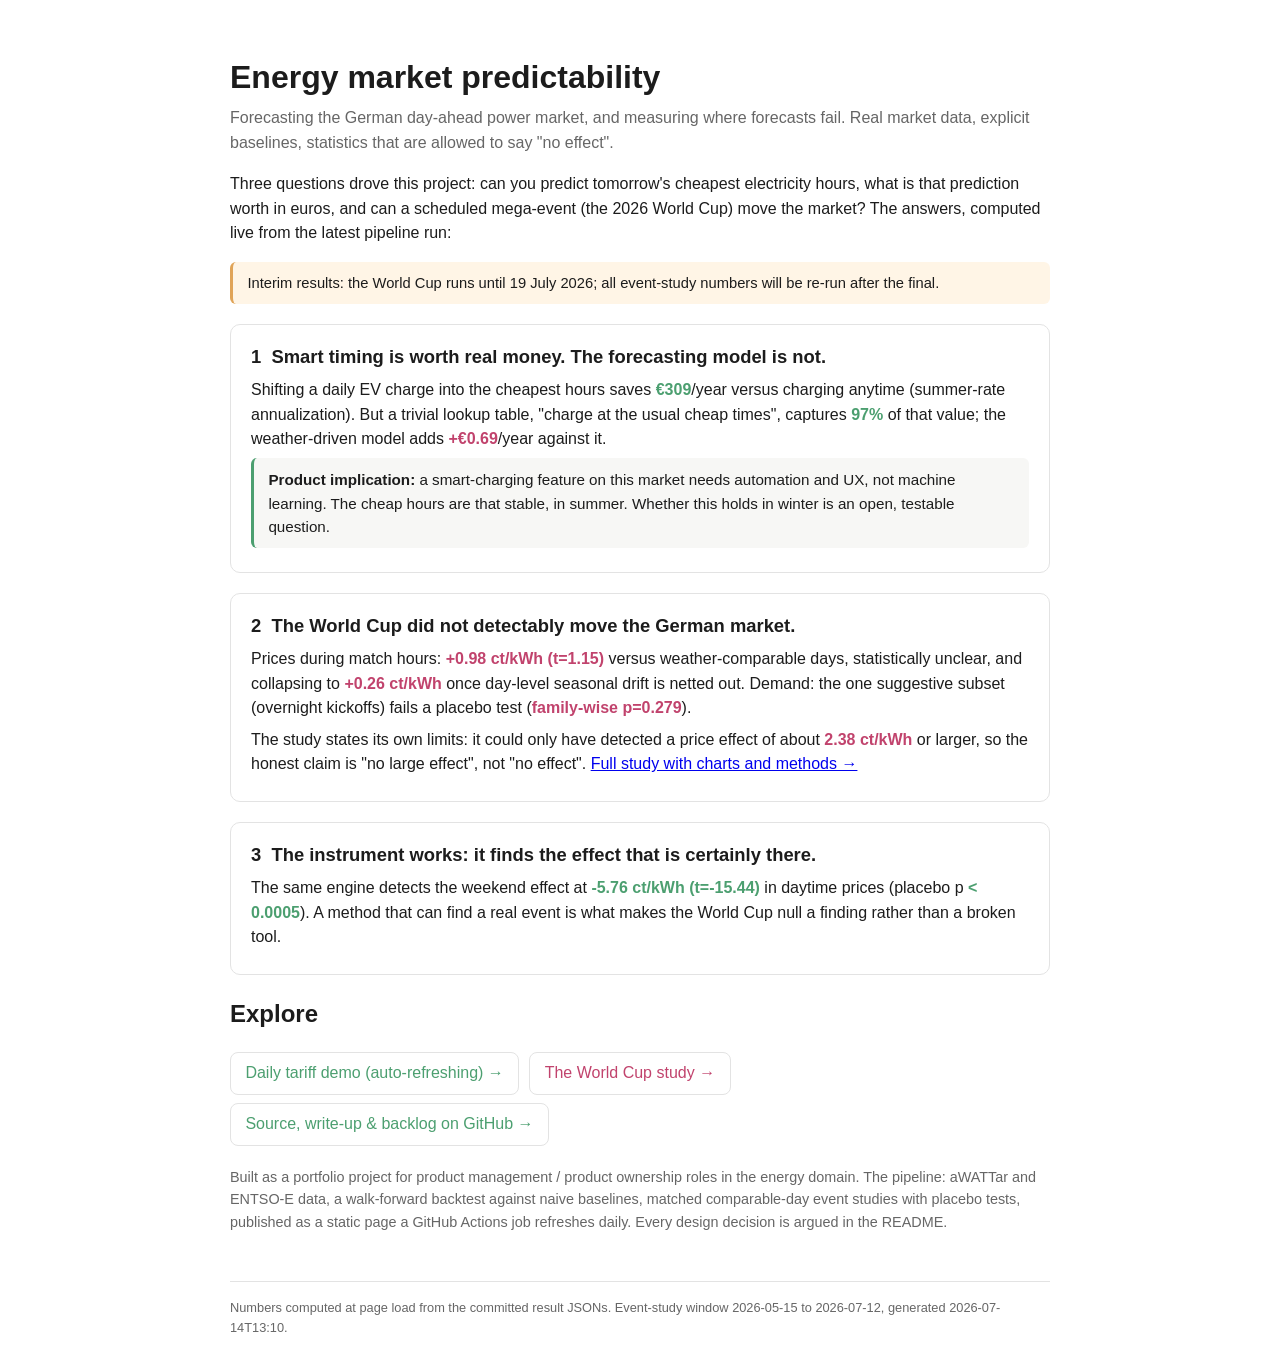
==== index.html @ 638ff1c2 "Initial commit." ====
<!DOCTYPE html>
<html lang="en">
<head>
  <meta charset="utf-8" />
  <meta name="viewport" content="width=device-width, initial-scale=1" />
  <title>Energy market predictability — findings at a glance</title>
  <!--
    The project one-pager: the summary a first-time visitor should land on.
    Every number on this page is computed live from the committed result
    JSONs (the same files the analyses write), so the page updates itself
    when the pipeline reruns. Only the verdict sentences are hand-written.
    The detail pages: tariff.html (the daily demo) and worldcup.html (the
    event study).
  -->
  <style>
    :root { --ink:#1c1c1c; --muted:#666; --line:#e3e3e3; --accent:#4c9f70; --alt:#c1436d; }
    * { box-sizing: border-box; }
    body { font-family:-apple-system,Segoe UI,Roboto,Helvetica,Arial,sans-serif;
      color:var(--ink); max-width:860px; margin:0 auto; padding:2rem 1.25rem; line-height:1.55; }
    h1 { margin-bottom:.2rem; }
    h2 { margin-bottom:.4rem; }
    .sub { color:var(--muted); margin-top:0; }
    .finding { border:1px solid var(--line); border-radius:10px; padding:1.1rem 1.25rem; margin:1.25rem 0; }
    .finding .verdict { font-size:1.15rem; font-weight:700; margin:0 0 .4rem; }
    .finding p { margin:.4rem 0; }
    .num { font-weight:700; color:var(--accent); }
    .num.alt { color:var(--alt); }
    .implication { background:#f7f7f5; border-left:3px solid var(--accent);
      padding:.6rem .9rem; border-radius:6px; font-size:.95rem; margin-top:.6rem; }
    .links a { display:inline-block; border:1px solid var(--line); border-radius:8px;
      padding:.5rem .9rem; margin:.25rem .35rem .25rem 0; text-decoration:none; color:var(--accent); }
    .links a.alt { color:var(--alt); }
    .status { background:#fff5e6; border-left:3px solid #e0a458; padding:.6rem .9rem;
      border-radius:6px; font-size:.92rem; }
    footer { color:var(--muted); font-size:.8rem; margin-top:3rem;
      border-top:1px solid var(--line); padding-top:1rem; }
    .muted { color:var(--muted); font-size:.9rem; }
  </style>
</head>
<body>
  <h1>Energy market predictability</h1>
  <p class="sub">Forecasting the German day-ahead power market, and measuring
     where forecasts fail. Real market data, explicit baselines, statistics
     that are allowed to say "no effect".</p>

  <p>Three questions drove this project: can you predict tomorrow's cheapest
     electricity hours, what is that prediction worth in euros, and can a
     scheduled mega-event (the 2026 World Cup) move the market? The answers,
     computed live from the latest pipeline run:</p>

  <p class="status" id="status">Interim results: the World Cup runs until
     19 July 2026; all event-study numbers will be re-run after the final.</p>

  <div class="finding" id="f1">
    <p class="verdict">1 &nbsp;Smart timing is worth real money. The forecasting model is not.</p>
    <p>Shifting a daily EV charge into the cheapest hours saves
       <span class="num" id="f1-timing">…</span>/year versus charging anytime
       (summer-rate annualization). But a trivial lookup table, "charge at the
       usual cheap times", captures <span class="num" id="f1-share">…</span> of
       that value; the weather-driven model adds
       <span class="num alt" id="f1-model">…</span>/year against it.</p>
    <p class="implication"><strong>Product implication:</strong> a smart-charging
       feature on this market needs automation and UX, not machine learning.
       The cheap hours are that stable, in summer. Whether this holds in winter
       is an open, testable question.</p>
  </div>

  <div class="finding" id="f2">
    <p class="verdict">2 &nbsp;<span id="f2-headline">The World Cup did not detectably move the German market.</span></p>
    <p>Prices during match hours: <span class="num alt" id="f2-price">…</span>
       versus weather-comparable days, statistically unclear, and collapsing to
       <span class="num alt" id="f2-did">…</span> once day-level seasonal drift
       is netted out. Demand: the one suggestive subset (overnight kickoffs)
       fails a placebo test (<span class="num alt" id="f2-perm">…</span>).</p>
    <p>The study states its own limits: it could only have detected a price
       effect of about <span class="num alt" id="f2-mde">…</span> or larger, so
       the honest claim is "no large effect", not "no effect".
       <a href="worldcup.html">Full study with charts and methods &rarr;</a></p>
  </div>

  <div class="finding" id="f3">
    <p class="verdict">3 &nbsp;The instrument works: it finds the effect that is certainly there.</p>
    <p>The same engine detects the weekend effect at
       <span class="num" id="f3-weekend">…</span> in daytime prices
       (placebo p <span class="num" id="f3-p">…</span>). A method that can find
       a real event is what makes the World Cup null a finding rather than a
       broken tool.</p>
  </div>

  <h2>Explore</h2>
  <p class="links">
    <a href="tariff.html">Daily tariff demo (auto-refreshing) &rarr;</a>
    <a class="alt" href="worldcup.html">The World Cup study &rarr;</a>
    <!-- TODO: replace your-github-username after creating the repository -->
    <a href="https://github.com/your-github-username/energy-market-predictability">
      Source, write-up &amp; backlog on GitHub &rarr;</a>
  </p>

  <p class="muted">Built as a portfolio project for product management /
     product ownership roles in the energy domain. The pipeline: aWATTar and
     ENTSO-E data, a walk-forward backtest against naive baselines, matched
     comparable-day event studies with placebo tests, published as a static
     page a GitHub Actions job refreshes daily. Every design decision is
     argued in the README.</p>

  <footer id="footer">Numbers on this page are read from the committed
     result JSONs at load time.</footer>

  <script>
    const get = url => fetch(url).then(r => { if (!r.ok) throw 0; return r.json(); });
    const set = (id, text) => { document.getElementById(id).textContent = text; };
    const eur = n => '€' + Math.round(Math.abs(n));
    const sign = n => (n > 0 ? '+' : n < 0 ? '−' : '±');

    // Finding 1: the forecast's money value
    get('forecast_value.json').then(v => {
      const c = v.annual_cost_eur, val = v.value;
      set('f1-timing', eur(val.smart_timing_vs_anytime_eur_yr));
      const share = (c.all_day - c.climatology) / (c.all_day - c.perfect);
      set('f1-share', Math.round(100 * share) + '%');
      const m = val.model_vs_best_naive_eur_yr;
      set('f1-model', (m >= 0 ? '+€' : '−€') + Math.abs(m).toFixed(2));
    }).catch(() => set('f1-timing', '(run the pipeline)'));

    // Finding 2: the World Cup studies
    Promise.all([
      get('wc_results.json'),
      get('wc_permutation_results.json').catch(() => null),
    ]).then(([wc, perm]) => {
      const e = wc.effect;
      set('f2-price', sign(e.mean_delta_ct_per_kwh) +
        Math.abs(e.mean_delta_ct_per_kwh).toFixed(2) + ' ct/kWh (t=' + e.t_stat + ')');
      if (wc.robustness_within_day) {
        const d = wc.robustness_within_day.mean_delta_ct;
        set('f2-did', sign(d) + Math.abs(d).toFixed(2) + ' ct/kWh');
      }
      if (e.mde_ct_80pct_power) set('f2-mde', e.mde_ct_80pct_power + ' ct/kWh');
      if (perm && perm.family_wise) set('f2-perm', 'family-wise p=' + perm.family_wise.p_value);
      // Let the data overrule the hand-written headline if a rerun changes it.
      const clear = Math.abs(e.t_stat || 0) >= 2 &&
                    perm && perm.family_wise && perm.family_wise.p_value < 0.05;
      if (clear) set('f2-headline',
        'The World Cup measurably moved the German market (see the full study).');
    }).catch(() => set('f2-price', '(run the pipeline)'));

    // Finding 3: the weekend positive control
    get('event_study_results.json').then(es => {
      const w = es.studies.find(s => s.name === 'weekend_vs_weekday');
      set('f3-weekend', w.mean_delta_ct.toFixed(2) + ' ct/kWh (t=' + w.t_stat + ')');
      set('f3-p', w.permutation_p_str || w.permutation_p);
    }).catch(() => set('f3-weekend', '(run the pipeline)'));

    // Footer freshness
    get('wc_results.json').then(wc => {
      document.getElementById('footer').textContent =
        'Numbers computed at page load from the committed result JSONs. ' +
        'Event-study window ' + wc.window.start + ' to ' + wc.window.end +
        ', generated ' + (wc.generated_at || 'unknown') + '.';
    }).catch(() => {});
  </script>
</body>
</html>
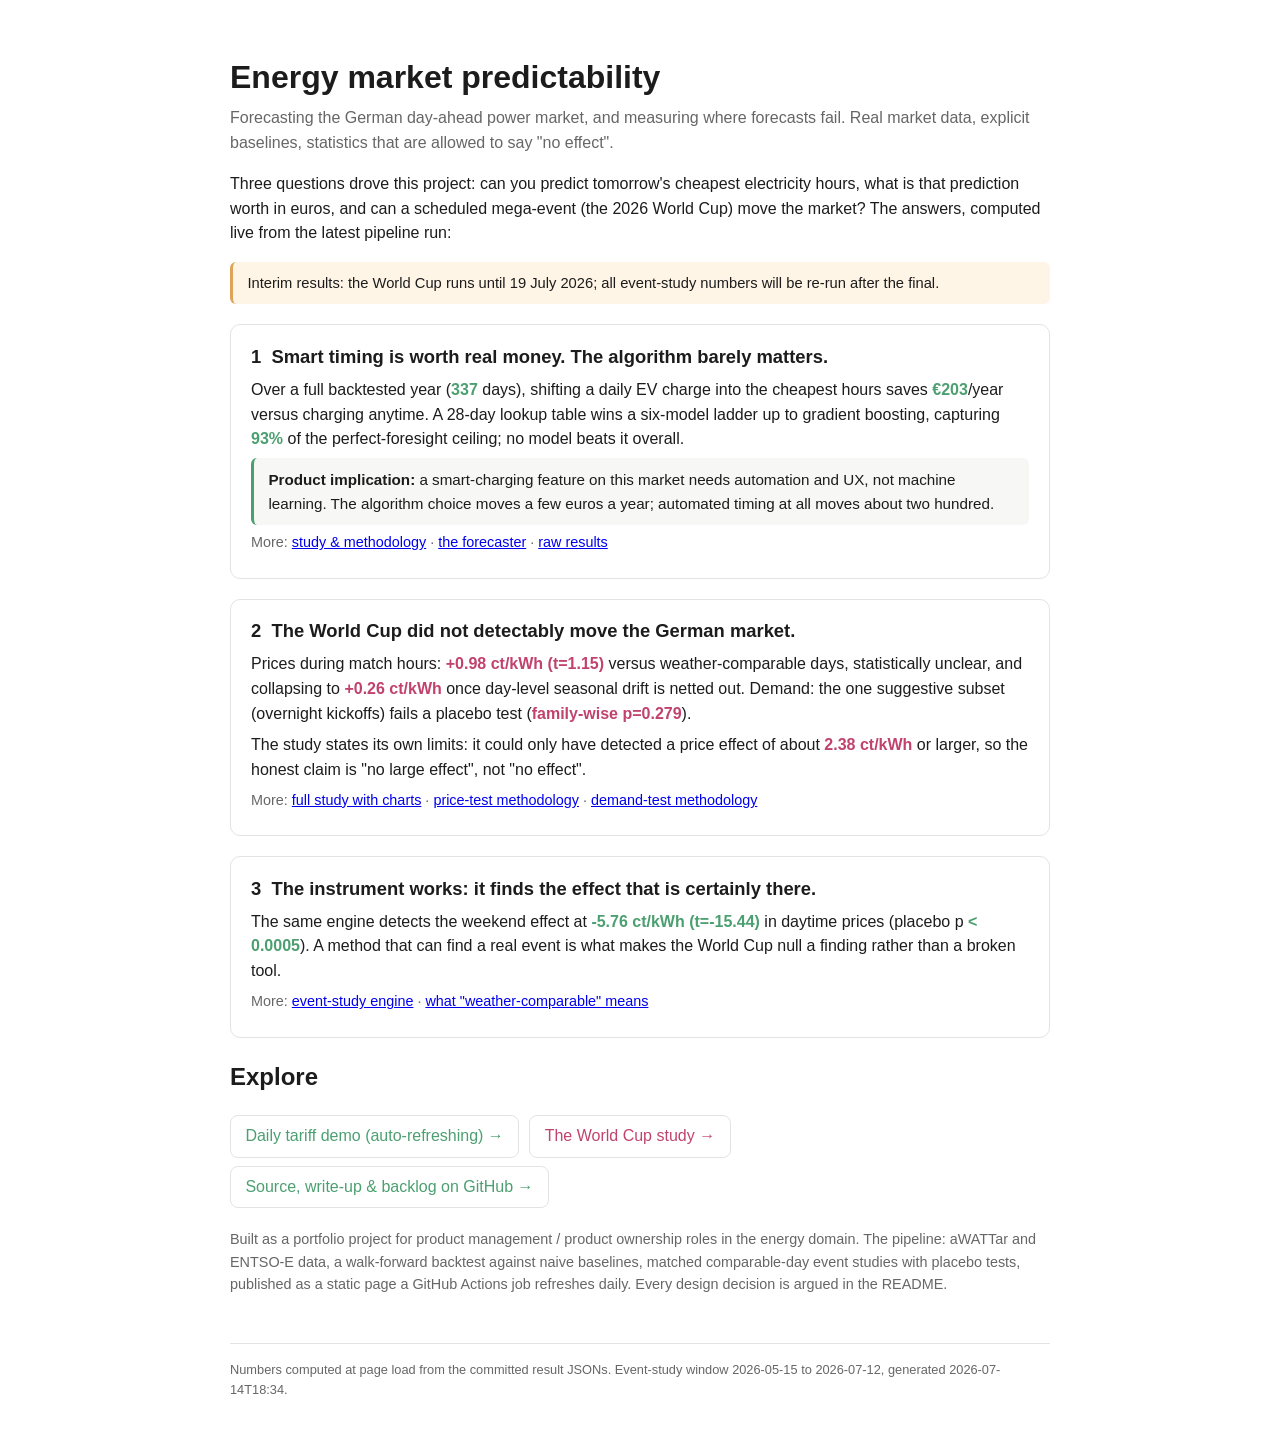
==== commit 0fc4e14e: "Full-year value-of-complexity study (M10), verdict-first pages, matching engine" ====
--- a/index.html
+++ b/index.html
@@ -52,17 +52,21 @@
      19 July 2026; all event-study numbers will be re-run after the final.</p>
 
   <div class="finding" id="f1">
-    <p class="verdict">1 &nbsp;Smart timing is worth real money. The forecasting model is not.</p>
-    <p>Shifting a daily EV charge into the cheapest hours saves
-       <span class="num" id="f1-timing">…</span>/year versus charging anytime
-       (summer-rate annualization). But a trivial lookup table, "charge at the
-       usual cheap times", captures <span class="num" id="f1-share">…</span> of
-       that value; the weather-driven model adds
-       <span class="num alt" id="f1-model">…</span>/year against it.</p>
+    <p class="verdict">1 &nbsp;Smart timing is worth real money. The algorithm barely matters.</p>
+    <p>Over a full backtested year (<span class="num" id="f1-days">…</span> days),
+       shifting a daily EV charge into the cheapest hours saves
+       <span class="num" id="f1-timing">…</span>/year versus charging anytime.
+       A 28-day lookup table wins a six-model ladder up to gradient boosting,
+       capturing <span class="num" id="f1-share">…</span> of the
+       perfect-foresight ceiling; no model beats it overall.</p>
     <p class="implication"><strong>Product implication:</strong> a smart-charging
        feature on this market needs automation and UX, not machine learning.
-       The cheap hours are that stable, in summer. Whether this holds in winter
-       is an open, testable question.</p>
+       The algorithm choice moves a few euros a year; automated timing at all
+       moves about two hundred.</p>
+    <p class="muted">More:
+       <a href="https://github.com/adrianogelato/energy-market-predictability#the-value-of-complexity-ladder-milestone-10">study &amp; methodology</a> ·
+       <a href="https://github.com/adrianogelato/energy-market-predictability#the-cheapest-hours-forecaster-milestone-5">the forecaster</a> ·
+       <a href="https://github.com/adrianogelato/energy-market-predictability/blob/main/forecast_ladder.json">raw results</a></p>
   </div>
 
   <div class="finding" id="f2">
@@ -74,8 +78,11 @@
        fails a placebo test (<span class="num alt" id="f2-perm">…</span>).</p>
     <p>The study states its own limits: it could only have detected a price
        effect of about <span class="num alt" id="f2-mde">…</span> or larger, so
-       the honest claim is "no large effect", not "no effect".
-       <a href="worldcup.html">Full study with charts and methods &rarr;</a></p>
+       the honest claim is "no large effect", not "no effect".</p>
+    <p class="muted">More:
+       <a href="worldcup.html">full study with charts</a> ·
+       <a href="https://github.com/adrianogelato/energy-market-predictability#the-world-cup-price-study-milestone-4">price-test methodology</a> ·
+       <a href="https://github.com/adrianogelato/energy-market-predictability#the-forecast-error-study-milestone-7">demand-test methodology</a></p>
   </div>
 
   <div class="finding" id="f3">
@@ -85,14 +92,16 @@
        (placebo p <span class="num" id="f3-p">…</span>). A method that can find
        a real event is what makes the World Cup null a finding rather than a
        broken tool.</p>
+    <p class="muted">More:
+       <a href="https://github.com/adrianogelato/energy-market-predictability#the-generic-event-study-milestone-9">event-study engine</a> ·
+       <a href="https://github.com/adrianogelato/energy-market-predictability#what-a-weather-comparable-day-means-matchingpy">what "weather-comparable" means</a></p>
   </div>
 
   <h2>Explore</h2>
   <p class="links">
     <a href="tariff.html">Daily tariff demo (auto-refreshing) &rarr;</a>
     <a class="alt" href="worldcup.html">The World Cup study &rarr;</a>
-    <!-- TODO: replace your-github-username after creating the repository -->
-    <a href="https://github.com/your-github-username/energy-market-predictability">
+    <a href="https://github.com/adrianogelato/energy-market-predictability">
       Source, write-up &amp; backlog on GitHub &rarr;</a>
   </p>
 
@@ -112,15 +121,23 @@
     const eur = n => '€' + Math.round(Math.abs(n));
     const sign = n => (n > 0 ? '+' : n < 0 ? '−' : '±');
 
-    // Finding 1: the forecast's money value
-    get('forecast_value.json').then(v => {
-      const c = v.annual_cost_eur, val = v.value;
-      set('f1-timing', eur(val.smart_timing_vs_anytime_eur_yr));
-      const share = (c.all_day - c.climatology) / (c.all_day - c.perfect);
+    // Finding 1: the full-year value-of-complexity ladder (milestone 10)
+    get('forecast_ladder.json').then(l => {
+      const o = l.overall, clim = o.rungs.climatology;
+      set('f1-days', o.n_days);
+      set('f1-timing', eur(clim.eur_yr_saved_vs_anytime));
+      const share = (o.all_day_cost - clim.avg_cost_ct) /
+                    (o.all_day_cost - o.perfect_cost);
       set('f1-share', Math.round(100 * share) + '%');
-      const m = val.model_vs_best_naive_eur_yr;
-      set('f1-model', (m >= 0 ? '+€' : '−€') + Math.abs(m).toFixed(2));
-    }).catch(() => set('f1-timing', '(run the pipeline)'));
+      // keep the hand-written claim honest if a rerun changes the winner
+      const best = l.ladder_order.reduce((a, b) =>
+        o.rungs[a].regret_ct <= o.rungs[b].regret_ct ? a : b);
+      if (best !== 'climatology' || l.mode !== 'full-year') {
+        set('f1-share', share > 0 ? Math.round(100 * share) + '%' : '…');
+        document.querySelector('#f1 .verdict').textContent =
+          '1  Smart timing is worth real money; see the ladder results for the model verdict.';
+      }
+    }).catch(() => set('f1-timing', '(run year_fetch.py + forecast_ladder.py)'));
 
     // Finding 2: the World Cup studies
     Promise.all([
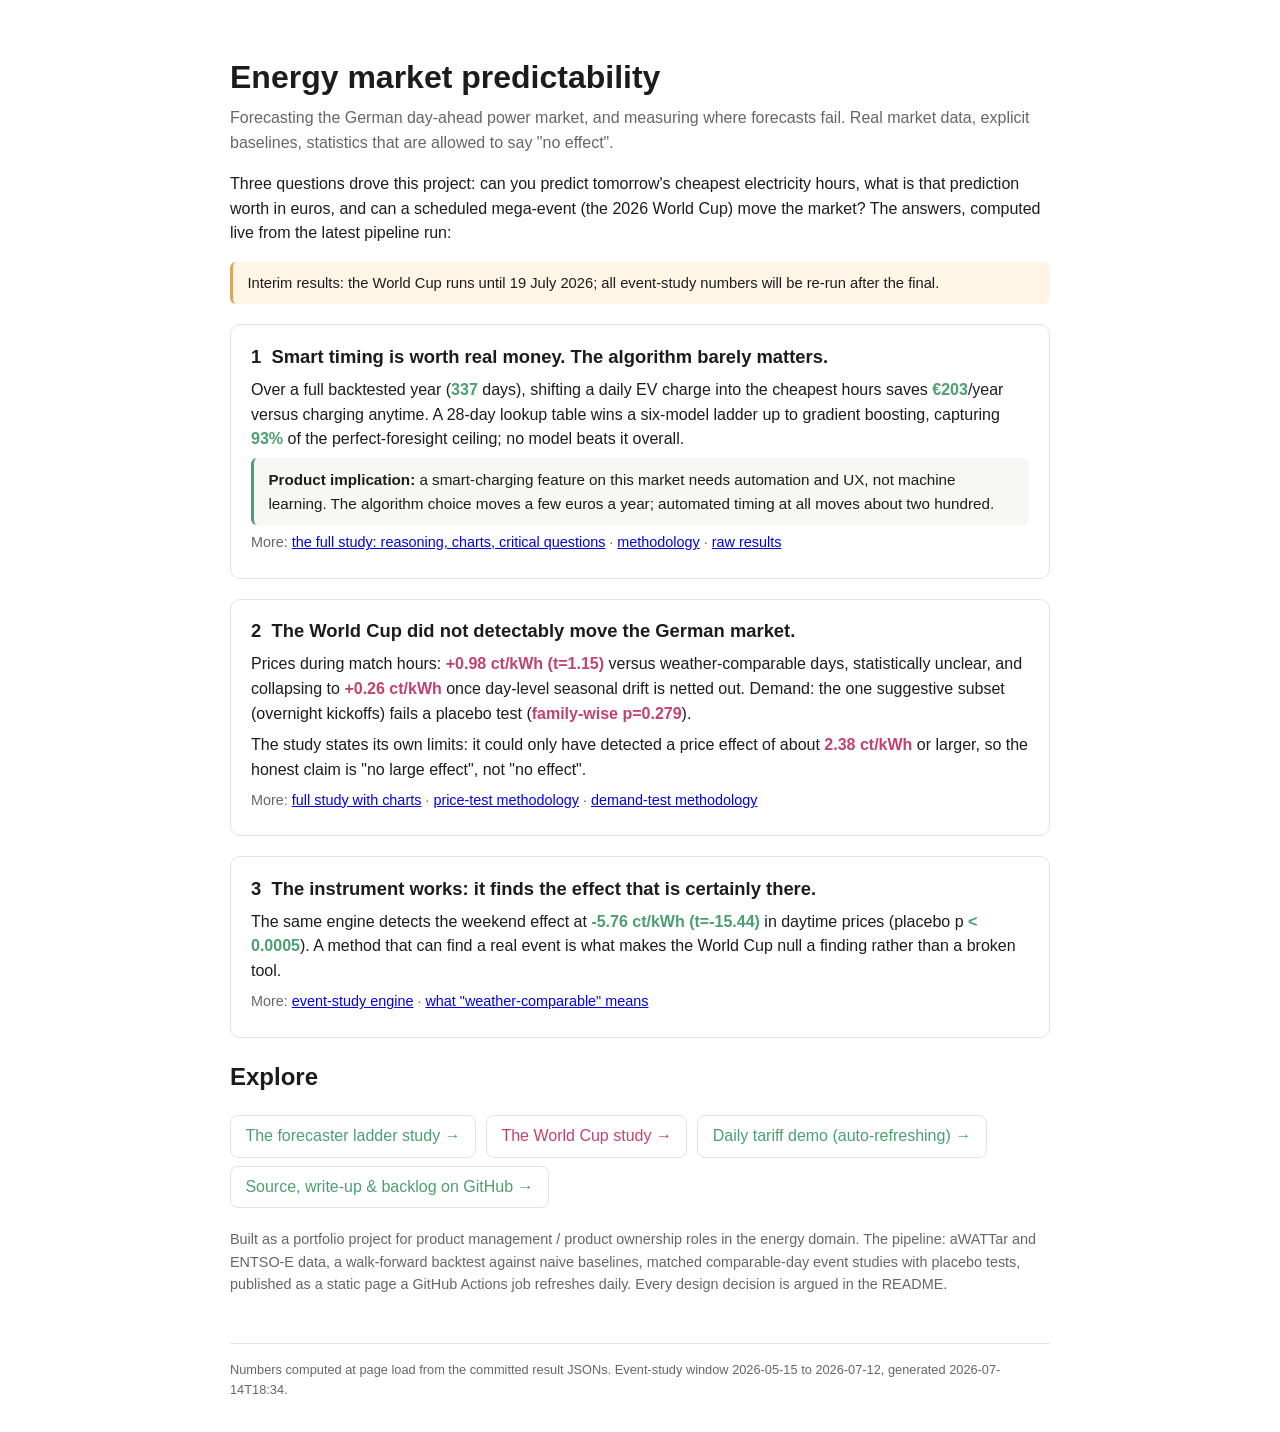
==== commit 1062626a: "ladder.html: published reasoning, diagnostics, Q&A as design decisions" ====
--- a/index.html
+++ b/index.html
@@ -64,9 +64,9 @@
        The algorithm choice moves a few euros a year; automated timing at all
        moves about two hundred.</p>
     <p class="muted">More:
-       <a href="https://github.com/adrianogelato/energy-market-predictability#the-value-of-complexity-ladder-milestone-10">study &amp; methodology</a> ·
-       <a href="https://github.com/adrianogelato/energy-market-predictability#the-cheapest-hours-forecaster-milestone-5">the forecaster</a> ·
-       <a href="https://github.com/adrianogelato/energy-market-predictability/blob/main/forecast_ladder.json">raw results</a></p>
+       <a href="ladder.html">the full study: reasoning, charts, critical questions</a> ·
+       <a href="https://github.com/adrianogelato/energy-market-predictability#the-value-of-complexity-ladder-milestone-10">methodology</a> ·
+       <a href="forecast_ladder.json">raw results</a></p>
   </div>
 
   <div class="finding" id="f2">
@@ -99,8 +99,9 @@
 
   <h2>Explore</h2>
   <p class="links">
+    <a href="ladder.html">The forecaster ladder study &rarr;</a>
+    <a class="alt" href="worldcup.html">The World Cup study &rarr;</a>
     <a href="tariff.html">Daily tariff demo (auto-refreshing) &rarr;</a>
-    <a class="alt" href="worldcup.html">The World Cup study &rarr;</a>
     <a href="https://github.com/adrianogelato/energy-market-predictability">
       Source, write-up &amp; backlog on GitHub &rarr;</a>
   </p>
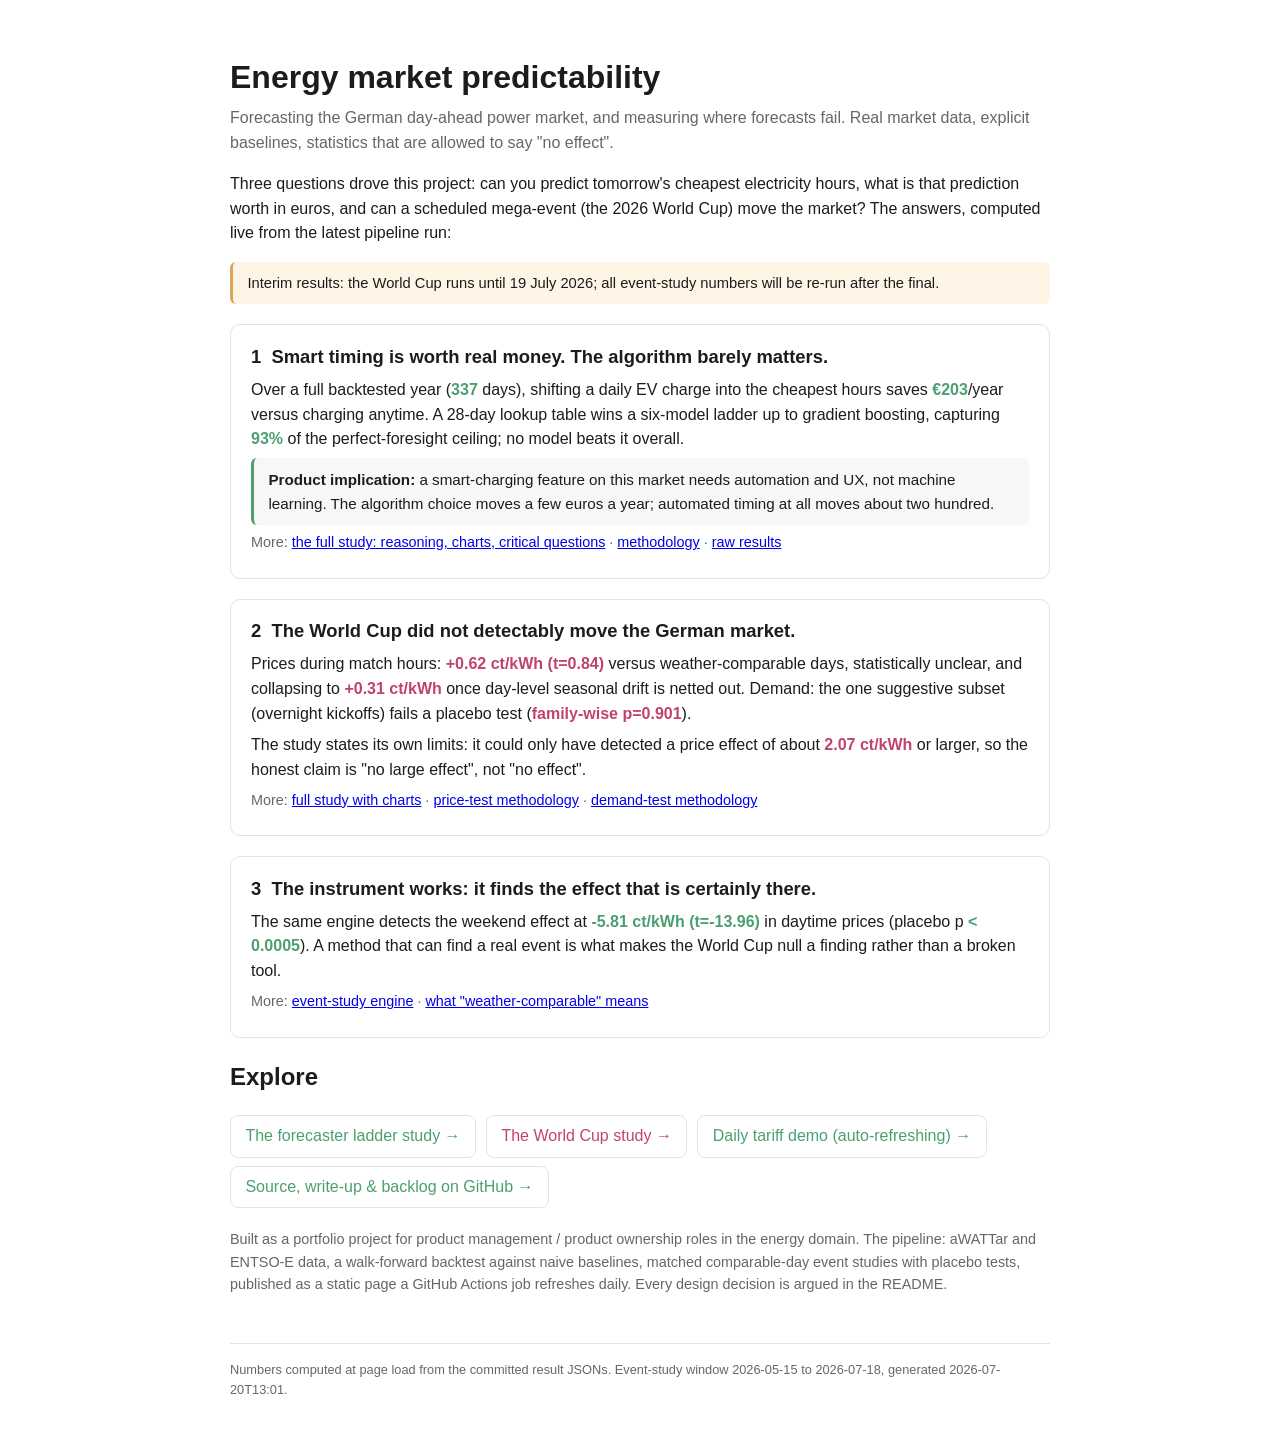
==== commit 91c381b0: "Update of ladder.html with further reasoning comments." ====
--- a/index.html
+++ b/index.html
@@ -168,12 +168,15 @@
       set('f3-p', w.permutation_p_str || w.permutation_p);
     }).catch(() => set('f3-weekend', '(run the pipeline)'));
 
-    // Footer freshness
+    // Footer freshness. Also: the tournament ended 19 July 2026, so once the
+    // event-study window reaches that date the interim notice hides itself.
     get('wc_results.json').then(wc => {
       document.getElementById('footer').textContent =
         'Numbers computed at page load from the committed result JSONs. ' +
         'Event-study window ' + wc.window.start + ' to ' + wc.window.end +
         ', generated ' + (wc.generated_at || 'unknown') + '.';
+      if (wc.window && wc.window.end >= '2026-07-19')
+        document.getElementById('status').style.display = 'none';
     }).catch(() => {});
   </script>
 </body>
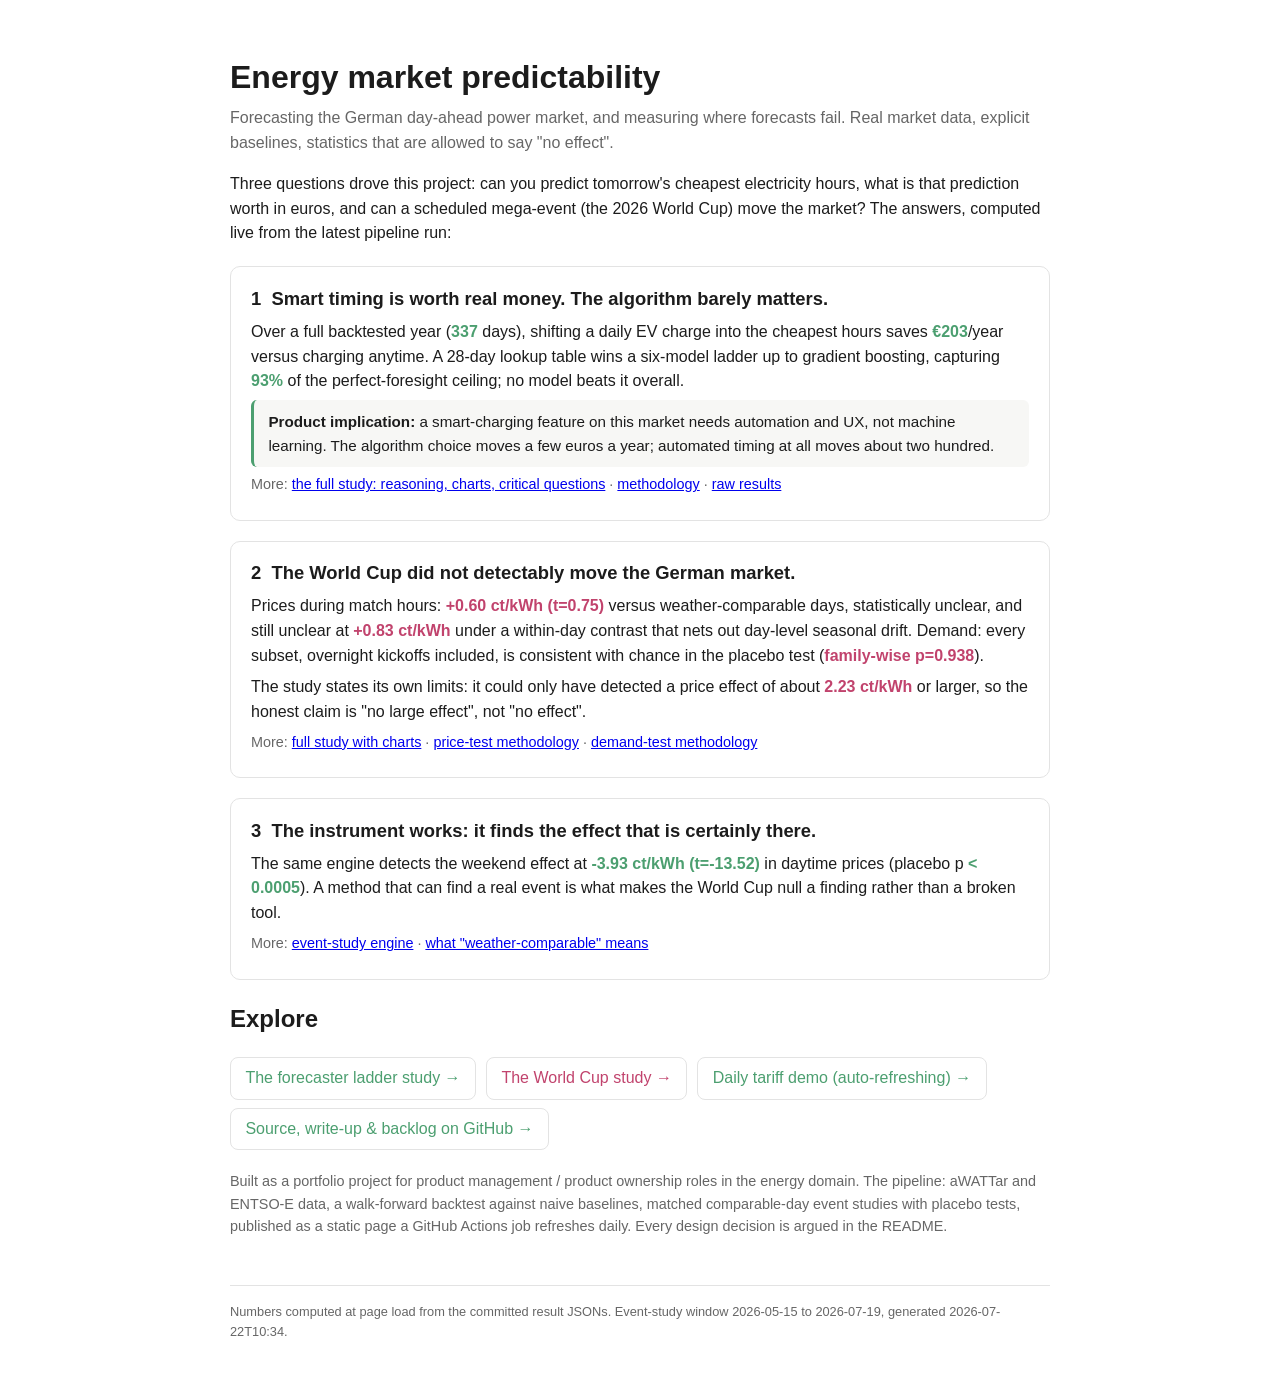
==== commit f2fa91fe: "Updated with latest world cup data. Increased event detection date range for comparible days." ====
--- a/index.html
+++ b/index.html
@@ -72,10 +72,11 @@
   <div class="finding" id="f2">
     <p class="verdict">2 &nbsp;<span id="f2-headline">The World Cup did not detectably move the German market.</span></p>
     <p>Prices during match hours: <span class="num alt" id="f2-price">…</span>
-       versus weather-comparable days, statistically unclear, and collapsing to
-       <span class="num alt" id="f2-did">…</span> once day-level seasonal drift
-       is netted out. Demand: the one suggestive subset (overnight kickoffs)
-       fails a placebo test (<span class="num alt" id="f2-perm">…</span>).</p>
+       versus weather-comparable days, statistically unclear, and still unclear
+       at <span class="num alt" id="f2-did">…</span> under a within-day
+       contrast that nets out day-level seasonal drift. Demand: every subset,
+       overnight kickoffs included, is consistent with chance in the placebo
+       test (<span class="num alt" id="f2-perm">…</span>).</p>
     <p>The study states its own limits: it could only have detected a price
        effect of about <span class="num alt" id="f2-mde">…</span> or larger, so
        the honest claim is "no large effect", not "no effect".</p>
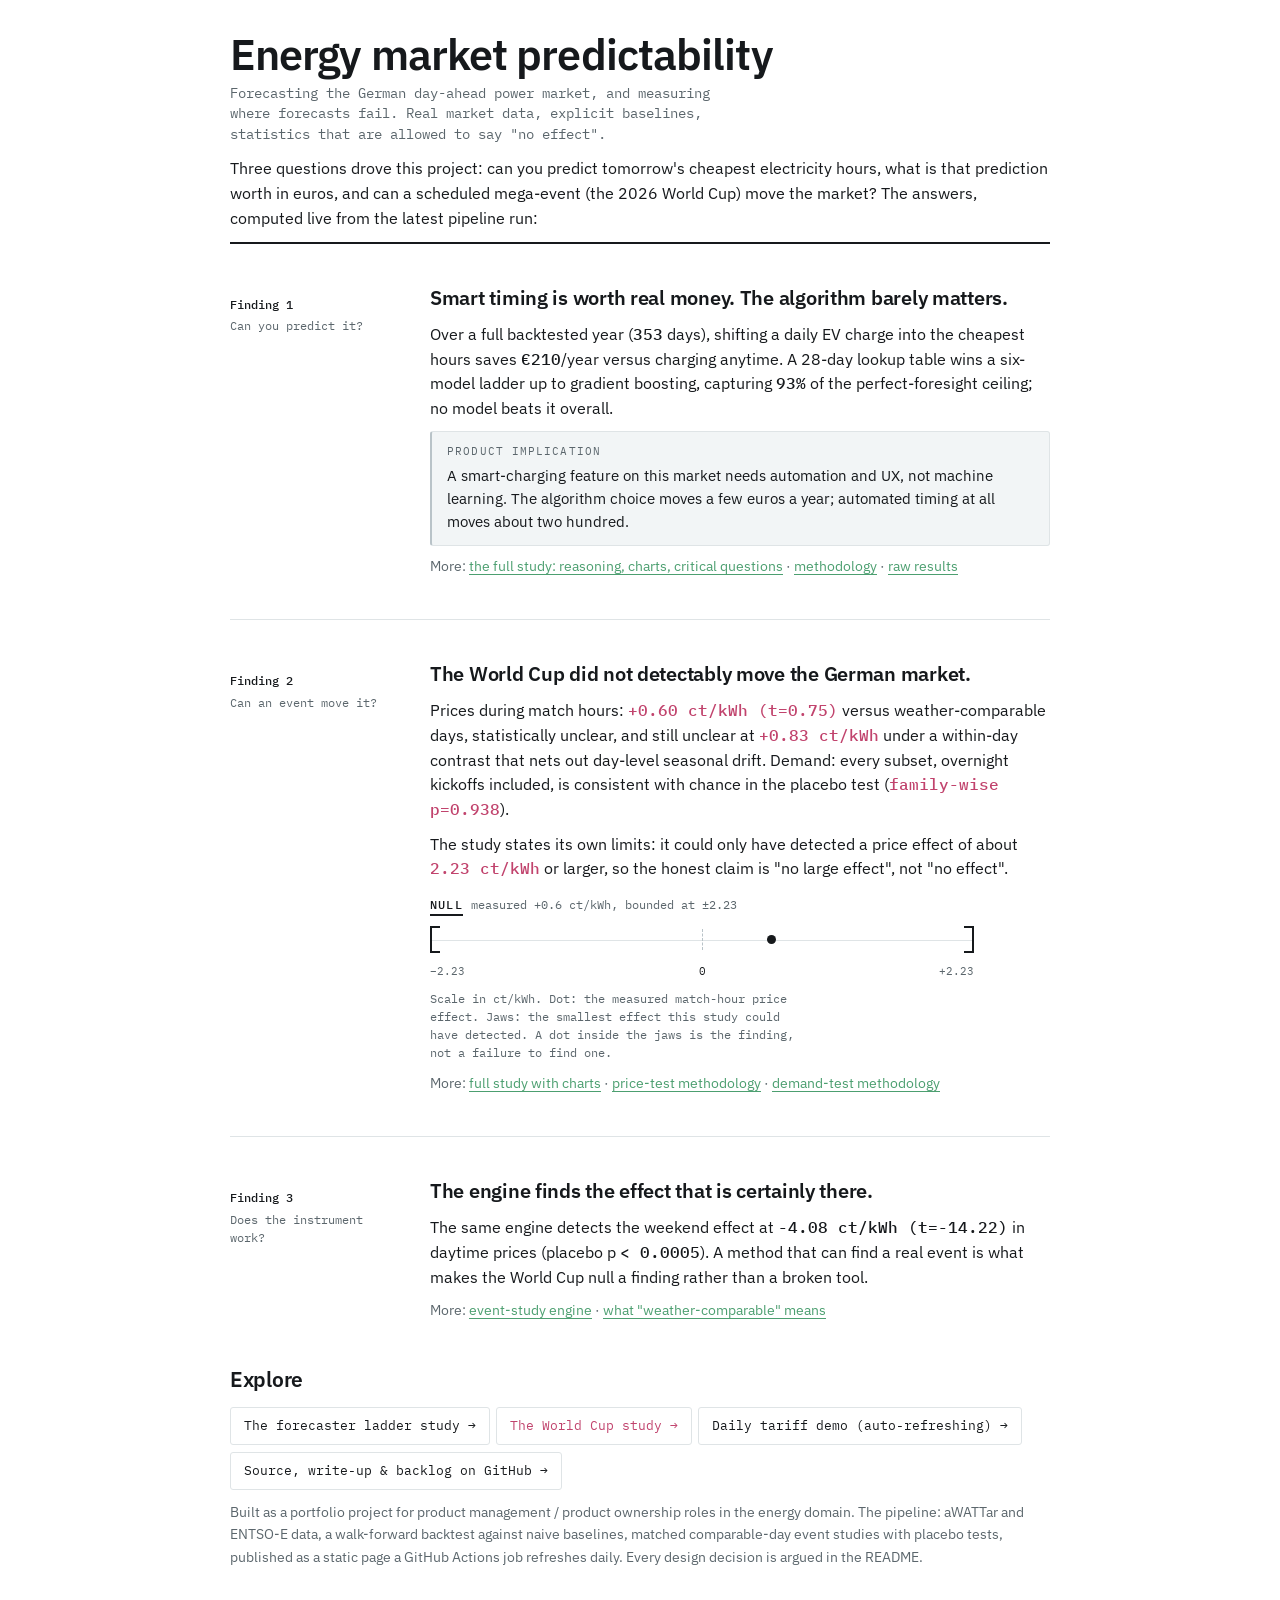
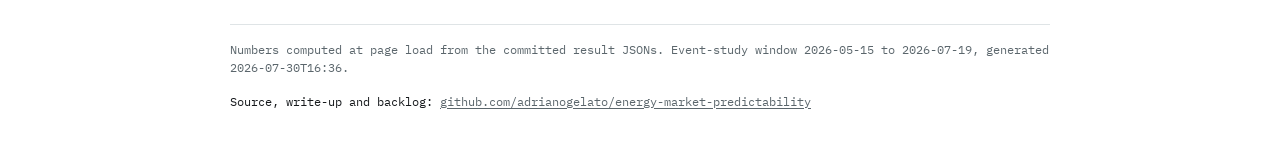
==== commit 187cea18: "Updated html styling. Added R9 analysis results." ====
--- a/index.html
+++ b/index.html
@@ -3,7 +3,7 @@
 <head>
   <meta charset="utf-8" />
   <meta name="viewport" content="width=device-width, initial-scale=1" />
-  <title>Energy market predictability — findings at a glance</title>
+  <title>Energy market predictability, findings at a glance</title>
   <!--
     The project one-pager: the summary a first-time visitor should land on.
     Every number on this page is computed live from the committed result
@@ -12,30 +12,8 @@
     The detail pages: tariff.html (the daily demo) and worldcup.html (the
     event study).
   -->
-  <style>
-    :root { --ink:#1c1c1c; --muted:#666; --line:#e3e3e3; --accent:#4c9f70; --alt:#c1436d; }
-    * { box-sizing: border-box; }
-    body { font-family:-apple-system,Segoe UI,Roboto,Helvetica,Arial,sans-serif;
-      color:var(--ink); max-width:860px; margin:0 auto; padding:2rem 1.25rem; line-height:1.55; }
-    h1 { margin-bottom:.2rem; }
-    h2 { margin-bottom:.4rem; }
-    .sub { color:var(--muted); margin-top:0; }
-    .finding { border:1px solid var(--line); border-radius:10px; padding:1.1rem 1.25rem; margin:1.25rem 0; }
-    .finding .verdict { font-size:1.15rem; font-weight:700; margin:0 0 .4rem; }
-    .finding p { margin:.4rem 0; }
-    .num { font-weight:700; color:var(--accent); }
-    .num.alt { color:var(--alt); }
-    .implication { background:#f7f7f5; border-left:3px solid var(--accent);
-      padding:.6rem .9rem; border-radius:6px; font-size:.95rem; margin-top:.6rem; }
-    .links a { display:inline-block; border:1px solid var(--line); border-radius:8px;
-      padding:.5rem .9rem; margin:.25rem .35rem .25rem 0; text-decoration:none; color:var(--accent); }
-    .links a.alt { color:var(--alt); }
-    .status { background:#fff5e6; border-left:3px solid #e0a458; padding:.6rem .9rem;
-      border-radius:6px; font-size:.92rem; }
-    footer { color:var(--muted); font-size:.8rem; margin-top:3rem;
-      border-top:1px solid var(--line); padding-top:1rem; }
-    .muted { color:var(--muted); font-size:.9rem; }
-  </style>
+  <link rel="stylesheet" href="site.css" />
+  <script src="bound.js" defer></script>
 </head>
 <body>
   <h1>Energy market predictability</h1>
@@ -52,50 +30,64 @@
      19 July 2026; all event-study numbers will be re-run after the final.</p>
 
   <div class="finding" id="f1">
-    <p class="verdict">1 &nbsp;Smart timing is worth real money. The algorithm barely matters.</p>
-    <p>Over a full backtested year (<span class="num" id="f1-days">…</span> days),
-       shifting a daily EV charge into the cheapest hours saves
-       <span class="num" id="f1-timing">…</span>/year versus charging anytime.
-       A 28-day lookup table wins a six-model ladder up to gradient boosting,
-       capturing <span class="num" id="f1-share">…</span> of the
-       perfect-foresight ceiling; no model beats it overall.</p>
-    <p class="implication"><strong>Product implication:</strong> a smart-charging
-       feature on this market needs automation and UX, not machine learning.
-       The algorithm choice moves a few euros a year; automated timing at all
-       moves about two hundred.</p>
-    <p class="muted">More:
-       <a href="ladder.html">the full study: reasoning, charts, critical questions</a> ·
-       <a href="https://github.com/adrianogelato/energy-market-predictability#the-value-of-complexity-ladder-milestone-10">methodology</a> ·
-       <a href="forecast_ladder.json">raw results</a></p>
+    <p class="finding__eyebrow"><strong>Finding 1</strong>Can you predict it?</p>
+    <div class="finding__body">
+      <p class="verdict"><span id="f1-headline">Smart timing is worth real money.
+         The algorithm barely matters.</span></p>
+      <p>Over a full backtested year (<span class="num" id="f1-days">…</span> days),
+         shifting a daily EV charge into the cheapest hours saves
+         <span class="num" id="f1-timing">…</span>/year versus charging anytime.
+         A 28-day lookup table wins a six-model ladder up to gradient boosting,
+         capturing <span class="num" id="f1-share">…</span> of the
+         perfect-foresight ceiling; no model beats it overall.</p>
+      <p class="implication" data-label="Product implication">A smart-charging
+         feature on this market needs automation and UX, not machine learning.
+         The algorithm choice moves a few euros a year; automated timing at all
+         moves about two hundred.</p>
+      <p class="muted">More:
+         <a href="ladder.html">the full study: reasoning, charts, critical questions</a> ·
+         <a href="https://github.com/adrianogelato/energy-market-predictability#the-value-of-complexity-ladder-milestone-10">methodology</a> ·
+         <a href="forecast_ladder.json">raw results</a></p>
+    </div>
   </div>
 
   <div class="finding" id="f2">
-    <p class="verdict">2 &nbsp;<span id="f2-headline">The World Cup did not detectably move the German market.</span></p>
-    <p>Prices during match hours: <span class="num alt" id="f2-price">…</span>
-       versus weather-comparable days, statistically unclear, and still unclear
-       at <span class="num alt" id="f2-did">…</span> under a within-day
-       contrast that nets out day-level seasonal drift. Demand: every subset,
-       overnight kickoffs included, is consistent with chance in the placebo
-       test (<span class="num alt" id="f2-perm">…</span>).</p>
-    <p>The study states its own limits: it could only have detected a price
-       effect of about <span class="num alt" id="f2-mde">…</span> or larger, so
-       the honest claim is "no large effect", not "no effect".</p>
-    <p class="muted">More:
-       <a href="worldcup.html">full study with charts</a> ·
-       <a href="https://github.com/adrianogelato/energy-market-predictability#the-world-cup-price-study-milestone-4">price-test methodology</a> ·
-       <a href="https://github.com/adrianogelato/energy-market-predictability#the-forecast-error-study-milestone-7">demand-test methodology</a></p>
+    <p class="finding__eyebrow"><strong>Finding 2</strong>Can an event move it?</p>
+    <div class="finding__body">
+      <p class="verdict"><span id="f2-headline">The World Cup did not detectably
+         move the German market.</span></p>
+      <p>Prices during match hours: <span class="num alt" id="f2-price">…</span>
+         versus weather-comparable days, statistically unclear, and still unclear
+         at <span class="num alt" id="f2-did">…</span> under a within-day
+         contrast that nets out day-level seasonal drift. Demand: every subset,
+         overnight kickoffs included, is consistent with chance in the placebo
+         test (<span class="num alt" id="f2-perm">…</span>).</p>
+      <p>The study states its own limits: it could only have detected a price
+         effect of about <span class="num alt" id="f2-mde">…</span> or larger, so
+         the honest claim is "no large effect", not "no effect".</p>
+
+      <!-- The bound bar; filled by drawBound() in bound.js from wc_results.json. -->
+      <div class="bound" id="f2-bound" hidden></div>
+      <p class="muted">More:
+         <a href="worldcup.html">full study with charts</a> ·
+         <a href="https://github.com/adrianogelato/energy-market-predictability#the-world-cup-price-study-milestone-4">price-test methodology</a> ·
+         <a href="https://github.com/adrianogelato/energy-market-predictability#the-forecast-error-study-milestone-7">demand-test methodology</a></p>
+    </div>
   </div>
 
   <div class="finding" id="f3">
-    <p class="verdict">3 &nbsp;The instrument works: it finds the effect that is certainly there.</p>
-    <p>The same engine detects the weekend effect at
-       <span class="num" id="f3-weekend">…</span> in daytime prices
-       (placebo p <span class="num" id="f3-p">…</span>). A method that can find
-       a real event is what makes the World Cup null a finding rather than a
-       broken tool.</p>
-    <p class="muted">More:
-       <a href="https://github.com/adrianogelato/energy-market-predictability#the-generic-event-study-milestone-9">event-study engine</a> ·
-       <a href="https://github.com/adrianogelato/energy-market-predictability#what-a-weather-comparable-day-means-matchingpy">what "weather-comparable" means</a></p>
+    <p class="finding__eyebrow"><strong>Finding 3</strong>Does the instrument work?</p>
+    <div class="finding__body">
+      <p class="verdict">The engine finds the effect that is certainly there.</p>
+      <p>The same engine detects the weekend effect at
+         <span class="num" id="f3-weekend">…</span> in daytime prices
+         (placebo p <span class="num" id="f3-p">…</span>). A method that can find
+         a real event is what makes the World Cup null a finding rather than a
+         broken tool.</p>
+      <p class="muted">More:
+         <a href="https://github.com/adrianogelato/energy-market-predictability#the-generic-event-study-milestone-9">event-study engine</a> ·
+         <a href="https://github.com/adrianogelato/energy-market-predictability#what-a-weather-comparable-day-means-matchingpy">what "weather-comparable" means</a></p>
+    </div>
   </div>
 
   <h2>Explore</h2>
@@ -116,6 +108,9 @@
 
   <footer id="footer">Numbers on this page are read from the committed
      result JSONs at load time.</footer>
+  <!-- Static sibling of <footer>, not a child: the pages set
+       footer.textContent from JS, which would wipe any child. -->
+  <p class="repo">Source, write-up and backlog: <a href="https://github.com/adrianogelato/energy-market-predictability">github.com/adrianogelato/energy-market-predictability</a></p>
 
   <script>
     const get = url => fetch(url).then(r => { if (!r.ok) throw 0; return r.json(); });
@@ -136,8 +131,8 @@
         o.rungs[a].regret_ct <= o.rungs[b].regret_ct ? a : b);
       if (best !== 'climatology' || l.mode !== 'full-year') {
         set('f1-share', share > 0 ? Math.round(100 * share) + '%' : '…');
-        document.querySelector('#f1 .verdict').textContent =
-          '1  Smart timing is worth real money; see the ladder results for the model verdict.';
+        set('f1-headline',
+          'Smart timing is worth real money; see the ladder results for the model verdict.');
       }
     }).catch(() => set('f1-timing', '(run year_fetch.py + forecast_ladder.py)'));
 
@@ -153,7 +148,17 @@
         const d = wc.robustness_within_day.mean_delta_ct;
         set('f2-did', sign(d) + Math.abs(d).toFixed(2) + ' ct/kWh');
       }
-      if (e.mde_ct_80pct_power) set('f2-mde', e.mde_ct_80pct_power + ' ct/kWh');
+      if (e.mde_ct_80pct_power) {
+        set('f2-mde', e.mde_ct_80pct_power + ' ct/kWh');
+        drawBound('f2-bound', {
+          effect: e.mean_delta_ct_per_kwh,
+          bound: e.mde_ct_80pct_power,
+          unit: 'ct/kWh',
+          caption: 'Scale in ct/kWh. Dot: the measured match-hour price ' +
+            'effect. Jaws: the smallest effect this study could have detected. ' +
+            'A dot inside the jaws is the finding, not a failure to find one.',
+        });
+      }
       if (perm && perm.family_wise) set('f2-perm', 'family-wise p=' + perm.family_wise.p_value);
       // Let the data overrule the hand-written headline if a rerun changes it.
       const clear = Math.abs(e.t_stat || 0) >= 2 &&
--- a/site.css
+++ b/site.css
@@ -0,0 +1,512 @@
+@import url('https://fonts.googleapis.com/css2?family=IBM+Plex+Sans:wght@400;500;600&family=IBM+Plex+Mono:wght@400;500&display=swap');
+
+/* ==========================================================================
+   Shared site styles. Previously each page carried its own near-identical
+   copy of these tokens and components, so they drifted; this file is the one
+   definition. Pages keep an inline <style> only for their own DATA colours.
+
+   Design direction: "bounded null". This project's product is honest nulls
+   with a stated minimum detectable effect, so the page is built around a
+   measurement device (.bound, below) rather than around big numbers. The
+   chrome is deliberately monochrome and only spends colour when a result
+   actually clears its bound. A null is not dressed up to look like a finding.
+
+   Data colours (--ctrl green, --alt pink, --imb orange, --warn amber,
+   --cool blue) are unchanged from before on purpose: analysis.py,
+   wc_intraday.py, intraday_analysis.py, wc_permutation.py and
+   forecast_ladder.py all draw figures in these exact hues, and CLAUDE.md
+   requires one palette across pages and figures.
+   ========================================================================== */
+
+:root {
+  /* chrome: cool graphite on white, instrument-like, no warm cream */
+  --ink:      #16191c;
+  --paper:    #ffffff;
+  --panel:    #f2f5f6;
+  --line:     #dfe4e6;
+  --rule:     #b9c3c8;
+  --muted:    #5b666c;
+
+  /* data: shared with the matplotlib figures, do not repoint casually */
+  --ctrl:     #4c9f70;
+  --alt:      #c1436d;
+  --imb:      #d6633c;
+  --warn:     #e0a458;
+  --cool:     #4c72b0;
+
+  /* page accent, consumed by page-nav.css; pages may override */
+  --accent:   #4c9f70;
+
+  --sans: 'IBM Plex Sans', -apple-system, Segoe UI, Roboto, Helvetica, Arial, sans-serif;
+  --mono: 'IBM Plex Mono', ui-monospace, SFMono-Regular, Menlo, Consolas, monospace;
+
+  --measure: 860px;
+}
+
+* { box-sizing: border-box; }
+
+body {
+  font-family: var(--sans);
+  color: var(--ink);
+  background: var(--paper);
+  max-width: var(--measure);
+  margin: 0 auto;
+  padding: 2rem 1.25rem;
+  line-height: 1.55;
+  font-size: 1rem;
+  -webkit-font-smoothing: antialiased;
+}
+
+/* --- type scale -------------------------------------------------------- */
+
+h1 {
+  font-size: clamp(1.9rem, 1.3rem + 2.4vw, 2.7rem);
+  line-height: 1.06;
+  font-weight: 600;
+  letter-spacing: -0.021em;
+  margin: 0 0 .3rem;
+  text-wrap: balance;
+}
+h2 {
+  font-size: 1.32rem;
+  font-weight: 600;
+  letter-spacing: -0.012em;
+  margin: 0 0 .45rem;
+}
+h3 {
+  font-size: 1.06rem;
+  font-weight: 600;
+  letter-spacing: -0.008em;
+  margin: 1.6rem 0 .4rem;
+}
+p { margin: .7rem 0; }
+
+/* The standfirst under an h1. Mono, because on this site mono marks
+   machine-derived or measured text and the standfirst states the measurement. */
+.sub {
+  font-family: var(--mono);
+  font-size: .87rem;
+  line-height: 1.5;
+  color: var(--muted);
+  margin-top: 0;
+  max-width: 62ch;
+}
+
+.muted { color: var(--muted); font-size: .9rem; }
+
+/* Every number on this site is mono, so figures line up in tables and cards
+   and so a reader can tell measured values from prose at a glance. */
+.num, .card .n, .bound__scale, td, th, code, .hint, figcaption, footer, #toc {
+  font-family: var(--mono);
+  font-variant-numeric: tabular-nums;
+}
+.num { font-weight: 500; color: var(--ink); }
+.num.alt { color: var(--alt); }
+.accent { color: var(--ctrl); }
+
+a { color: var(--ctrl); text-decoration-thickness: 1px; text-underline-offset: .18em; }
+a:hover { text-decoration-thickness: 2px; }
+
+/* Accessibility floor: the pages had no visible focus style at all. */
+:focus-visible {
+  outline: 2px solid var(--ink);
+  outline-offset: 2px;
+  border-radius: 2px;
+}
+
+/* --- layout ------------------------------------------------------------ */
+
+section { margin: 2.5rem 0; }
+canvas { max-width: 100%; }
+figure { margin: 0; }
+figcaption {
+  color: var(--muted);
+  font-size: .78rem;
+  line-height: 1.5;
+  margin-top: .55rem;
+  padding-left: .8rem;
+  border-left: 1px solid var(--line);
+}
+.hint { color: var(--muted); font-size: .76rem; margin: .3rem 0 0; }
+
+.row { display: flex; gap: 1rem; flex-wrap: wrap; }
+.row > div { flex: 1 1 380px; }
+
+/* --- cards ------------------------------------------------------------- */
+
+.cards { display: flex; flex-wrap: wrap; gap: .6rem; margin: 1.5rem 0; }
+.card {
+  flex: 1 1 170px;
+  border: 1px solid var(--line);
+  border-radius: 3px;
+  padding: .85rem .9rem;
+  background: var(--paper);
+}
+.card .n {
+  font-size: 1.3rem;
+  font-weight: 500;
+  line-height: 1.15;
+  letter-spacing: -0.015em;
+  display: block;
+}
+.card .l {
+  color: var(--muted);
+  font-size: .78rem;
+  line-height: 1.4;
+  margin-top: .3rem;
+  display: block;
+}
+
+/* --- the three text blocks -------------------------------------------- */
+/* One form per job, so a reader can tell what kind of statement they are
+   reading from its shape alone. These are the only three, and they never swap
+   jobs:
+
+   .summary    sits directly under a heading. The section's takeaway and the
+               argument about the data. Solid ink rule, body size or larger.
+   figcaption  sits directly under a figure. Describes that figure only: what
+               is plotted, axes and units, source, date range, sample caveats.
+               It does NOT argue, that is the summary's job.
+   .note       a grey panel. Caveats, limits, interim-data warnings and method
+               asides. Carries a data-label eyebrow naming which of those it is.
+
+   Position reinforces form: summaries follow headings, captions follow
+   figures, notes stand alone. */
+
+.summary {
+  border-left: 2px solid var(--ink);
+  padding-left: .9rem;
+  margin: .8rem 0 1.4rem;
+  font-size: 1.02rem;
+  line-height: 1.5;
+  max-width: 66ch;
+}
+.summary p { margin: .5rem 0; }
+.summary p:first-child { margin-top: 0; }
+.summary p:last-child { margin-bottom: 0; }
+/* A JSON-fed paragraph leaves no gap before its data arrives. */
+.summary p:empty { display: none; }
+/* A summary whose text is written by JS from a result JSON. Same form; the
+   marker only exists so the pages can find it. */
+.summary:empty { display: none; }
+
+/* --- notes and callouts ------------------------------------------------ */
+
+.note, .implication, .status {
+  background: var(--panel);
+  border: 1px solid var(--line);
+  border-left: 2px solid var(--rule);
+  border-radius: 3px;
+  padding: .7rem .95rem;
+  font-size: .9rem;
+  color: var(--ink);
+}
+.implication { font-size: .92rem; margin-top: .6rem; }
+
+/* Eyebrow naming what kind of note this is ("Limitation", "Interim data",
+   "Product implication"). Notes vary in job more than the other two blocks
+   do, which is why labelling earns its place here and nowhere else. */
+.note[data-label]::before, .implication[data-label]::before,
+.status[data-label]::before {
+  content: attr(data-label);
+  display: block;
+  font-family: var(--mono);
+  font-size: .68rem;
+  text-transform: uppercase;
+  letter-spacing: .1em;
+  color: var(--muted);
+  margin-bottom: .35rem;
+}
+.warn, .status {
+  background: #fdf6ea;
+  border-color: #f0e0c4;
+  border-left-color: var(--warn);
+}
+
+code {
+  background: var(--panel);
+  border: 1px solid var(--line);
+  border-radius: 2px;
+  padding: 0 .22rem;
+  font-size: .86em;
+}
+
+/* --- verdict box ------------------------------------------------------- */
+/* Squared off and hairline-ruled rather than a coloured 2px box: the verdict
+   on most of these pages is a null, and a null should not shout. */
+
+.verdict, #verdictBox {
+  border: 1px solid var(--rule);
+  border-top: 3px solid var(--ink);
+  border-radius: 3px;
+  padding: 1.1rem 1.25rem;
+  margin: 1.5rem 0;
+  background: var(--paper);
+}
+.verdict .head, #verdictHead {
+  font-size: 1.3rem;
+  font-weight: 600;
+  letter-spacing: -0.015em;
+  line-height: 1.2;
+  margin: 0 0 .1rem;
+}
+
+/* --- findings (index.html) --------------------------------------------- */
+/* Three enumerated questions, so the number and the question live in a left
+   gutter and the answer lives in its own column. The split is what stops the
+   three findings reading as one wall of text: each one now has a visible
+   left edge, and the eyebrow is scannable on its own without reading the body. */
+
+.finding {
+  display: grid;
+  grid-template-columns: 10.5rem 1fr;
+  gap: 0 2rem;
+  border-top: 1px solid var(--line);
+  padding: 2.6rem 0 2rem;
+  margin: 0;
+}
+.finding:first-of-type { border-top-width: 2px; border-top-color: var(--ink); }
+
+.finding__eyebrow {
+  grid-column: 1;
+  font-family: var(--mono);
+  font-size: .78rem;
+  line-height: 1.45;
+  color: var(--muted);
+  margin: .25rem 0 0;
+}
+.finding__eyebrow strong {
+  display: block;
+  font-weight: 500;
+  color: var(--ink);
+  margin-bottom: .2rem;
+}
+.finding__body { grid-column: 2; min-width: 0; }
+
+.finding .verdict {
+  border: 0;
+  padding: 0;
+  margin: 0 0 .7rem;
+  font-size: 1.22rem;
+  font-weight: 600;
+  letter-spacing: -0.014em;
+  line-height: 1.28;
+}
+.finding p { margin: .6rem 0; }
+.finding__body > p:first-child { margin-top: 0; }
+
+/* Below the gutter's usable width the eyebrow stacks above the answer. */
+@media (max-width: 700px) {
+  .finding { grid-template-columns: 1fr; gap: 0; padding: 2rem 0 1.6rem; }
+  .finding__eyebrow { grid-column: 1; margin: 0 0 .5rem; }
+  .finding__body { grid-column: 1; }
+  .finding__eyebrow strong { display: inline; margin-right: .4rem; }
+}
+
+/* --- repo link, on every page ----------------------------------------- */
+
+.repo {
+  font-family: var(--mono);
+  font-size: .78rem;
+  margin: .9rem 0 0;
+}
+.repo a { color: var(--muted); }
+.repo a:hover { color: var(--ink); }
+
+.links { display: flex; flex-wrap: wrap; gap: .4rem; }
+.links a {
+  font-family: var(--mono);
+  font-size: .82rem;
+  display: inline-block;
+  border: 1px solid var(--line);
+  border-radius: 3px;
+  padding: .5rem .8rem;
+  text-decoration: none;
+  color: var(--ink);
+  background: var(--paper);
+}
+.links a:hover { border-color: var(--ink); background: var(--panel); }
+.links a.alt { color: var(--alt); }
+
+/* --- tables ------------------------------------------------------------ */
+
+/* Wide tables scroll inside themselves; the page body must never scroll
+   sideways. Applied to `table` rather than to a wrapper on each one, so a
+   table added later is covered without anyone remembering to wrap it.
+   display:block turns the element into its own scroll container and the rows
+   still lay out as a table inside an anonymous table box. Verified at 320,
+   360, 390, 480 and 768px on every page. */
+table {
+  border-collapse: collapse;
+  width: 100%;
+  font-size: .84rem;
+  display: block;
+  overflow-x: auto;
+}
+th, td { text-align: right; padding: .38rem .5rem; border-bottom: 1px solid var(--line); }
+th:first-child, td:first-child { text-align: left; }
+thead th {
+  border-bottom: 1px solid var(--ink);
+  font-weight: 500;
+  color: var(--muted);
+  font-size: .76rem;
+  text-transform: uppercase;
+  letter-spacing: .05em;
+}
+td.best { font-weight: 500; color: var(--ctrl); }
+
+/* Wide tables scroll in their own box, never the page body. */
+.scroll-x { overflow-x: auto; }
+
+/* --- details / disclosure --------------------------------------------- */
+
+details { margin: 1rem 0; }
+summary { cursor: pointer; }
+summary:hover { color: var(--ink); }
+
+select { font: inherit; font-size: .92rem; padding: .2rem .4rem;
+  border: 1px solid var(--line); border-radius: 3px; background: var(--paper);
+  color: var(--ink); }
+
+ol li, ul li { margin: .5rem 0; }
+.qa dt { font-weight: 600; margin-top: 1rem; }
+.qa dd { margin: .25rem 0 0; }
+
+footer {
+  color: var(--muted);
+  font-size: .76rem;
+  line-height: 1.5;
+  margin-top: 3.5rem;
+  border-top: 1px solid var(--line);
+  padding-top: 1rem;
+}
+
+/* ==========================================================================
+   THE SIGNATURE: the bound bar.
+
+   A measurement scale, not a chart. The bracket ends are the minimum
+   detectable effect (or a placebo ceiling); the dot is the measured effect.
+   A dot sitting well inside the brackets IS the finding on most of these
+   pages: the study measured something small and states what it could not
+   have seen. When the dot clears a bracket the bar turns --alt, which is the
+   only place the chrome is allowed colour.
+
+   Driven by one custom property, --ratio = effect / bound, set by the page's
+   JS from the committed JSONs (never hardcoded). Sign is preserved, so a
+   negative effect sits left of centre.
+   ========================================================================== */
+
+.bound {
+  --ratio: 0;
+  margin: .9rem 0 .2rem;
+  max-width: 34rem;
+}
+
+/* Not uppercased as a whole: this line carries units, and "ct/kWh" must never
+   render as "CT/KWH". Only the verdict word is set as a label. */
+.bound__label {
+  font-family: var(--mono);
+  font-size: .76rem;
+  color: var(--muted);
+  display: flex;
+  align-items: baseline;
+  gap: .5rem;
+  margin-bottom: .5rem;
+}
+.bound__verdict {
+  color: var(--ink);
+  font-weight: 500;
+  text-transform: uppercase;
+  letter-spacing: .1em;
+  border-bottom: 2px solid var(--ink);
+}
+.bound.is-effect .bound__verdict { color: var(--alt); border-bottom-color: var(--alt); }
+
+/* The track: hairline rule, centre tick, bracket ends. Built from borders so
+   it prints and degrades without images. */
+.bound__track {
+  position: relative;
+  height: 1.7rem;
+  border-left: 2px solid var(--ink);
+  border-right: 2px solid var(--ink);
+}
+.bound__track::before {   /* the scale line */
+  content: '';
+  position: absolute;
+  top: 50%;
+  left: 0;
+  right: 0;
+  border-top: 1px solid var(--line);
+}
+.bound__track::after {    /* zero tick */
+  content: '';
+  position: absolute;
+  top: .2rem;
+  bottom: .2rem;
+  left: 50%;
+  border-left: 1px dashed var(--rule);
+}
+
+/* Serifs on the ends, so the limits read as caliper jaws closing on the
+   measurement rather than as the edges of a plain box. */
+.bound__jaw {
+  position: absolute;
+  width: .5rem;
+  border-top: 2px solid var(--ink);
+  border-bottom: 2px solid var(--ink);
+  top: 0;
+  bottom: 0;
+}
+.bound__jaw--min { left: 0; }
+.bound__jaw--max { right: 0; }
+
+.bound__dot {
+  position: absolute;
+  top: 50%;
+  left: calc(50% + var(--ratio) * 48%);
+  width: .58rem;
+  height: .58rem;
+  margin: -.29rem 0 0 -.29rem;
+  border-radius: 50%;
+  background: var(--ink);
+  transition: left .42s cubic-bezier(.2, .7, .2, 1);
+}
+.bound.is-effect .bound__dot { background: var(--alt); }
+
+.bound__scale {
+  display: flex;
+  justify-content: space-between;
+  font-size: .7rem;
+  color: var(--muted);
+  margin-top: .2rem;
+}
+.bound__scale span:nth-child(2) { color: var(--ink); }
+
+.bound__caption {
+  font-family: var(--mono);
+  font-size: .76rem;
+  line-height: 1.5;
+  color: var(--muted);
+  margin: .45rem 0 0;
+  max-width: 54ch;
+}
+
+/* The one orchestrated motion on the site: the dot travels out from zero on
+   load, so the bar reads as a measurement being taken. Nothing else moves. */
+@media (prefers-reduced-motion: no-preference) {
+  .bound__dot { animation: bound-settle .5s cubic-bezier(.2, .7, .2, 1) both; }
+  @keyframes bound-settle {
+    from { left: 50%; opacity: 0; }
+  }
+}
+@media (prefers-reduced-motion: reduce) {
+  .bound__dot { transition: none; }
+}
+
+/* --- narrow screens --------------------------------------------------- */
+
+@media (max-width: 560px) {
+  body { padding: 1.5rem 1rem; }
+  .card { flex-basis: 100%; }
+  .bound__label { flex-wrap: wrap; gap: .2rem .5rem; }
+}
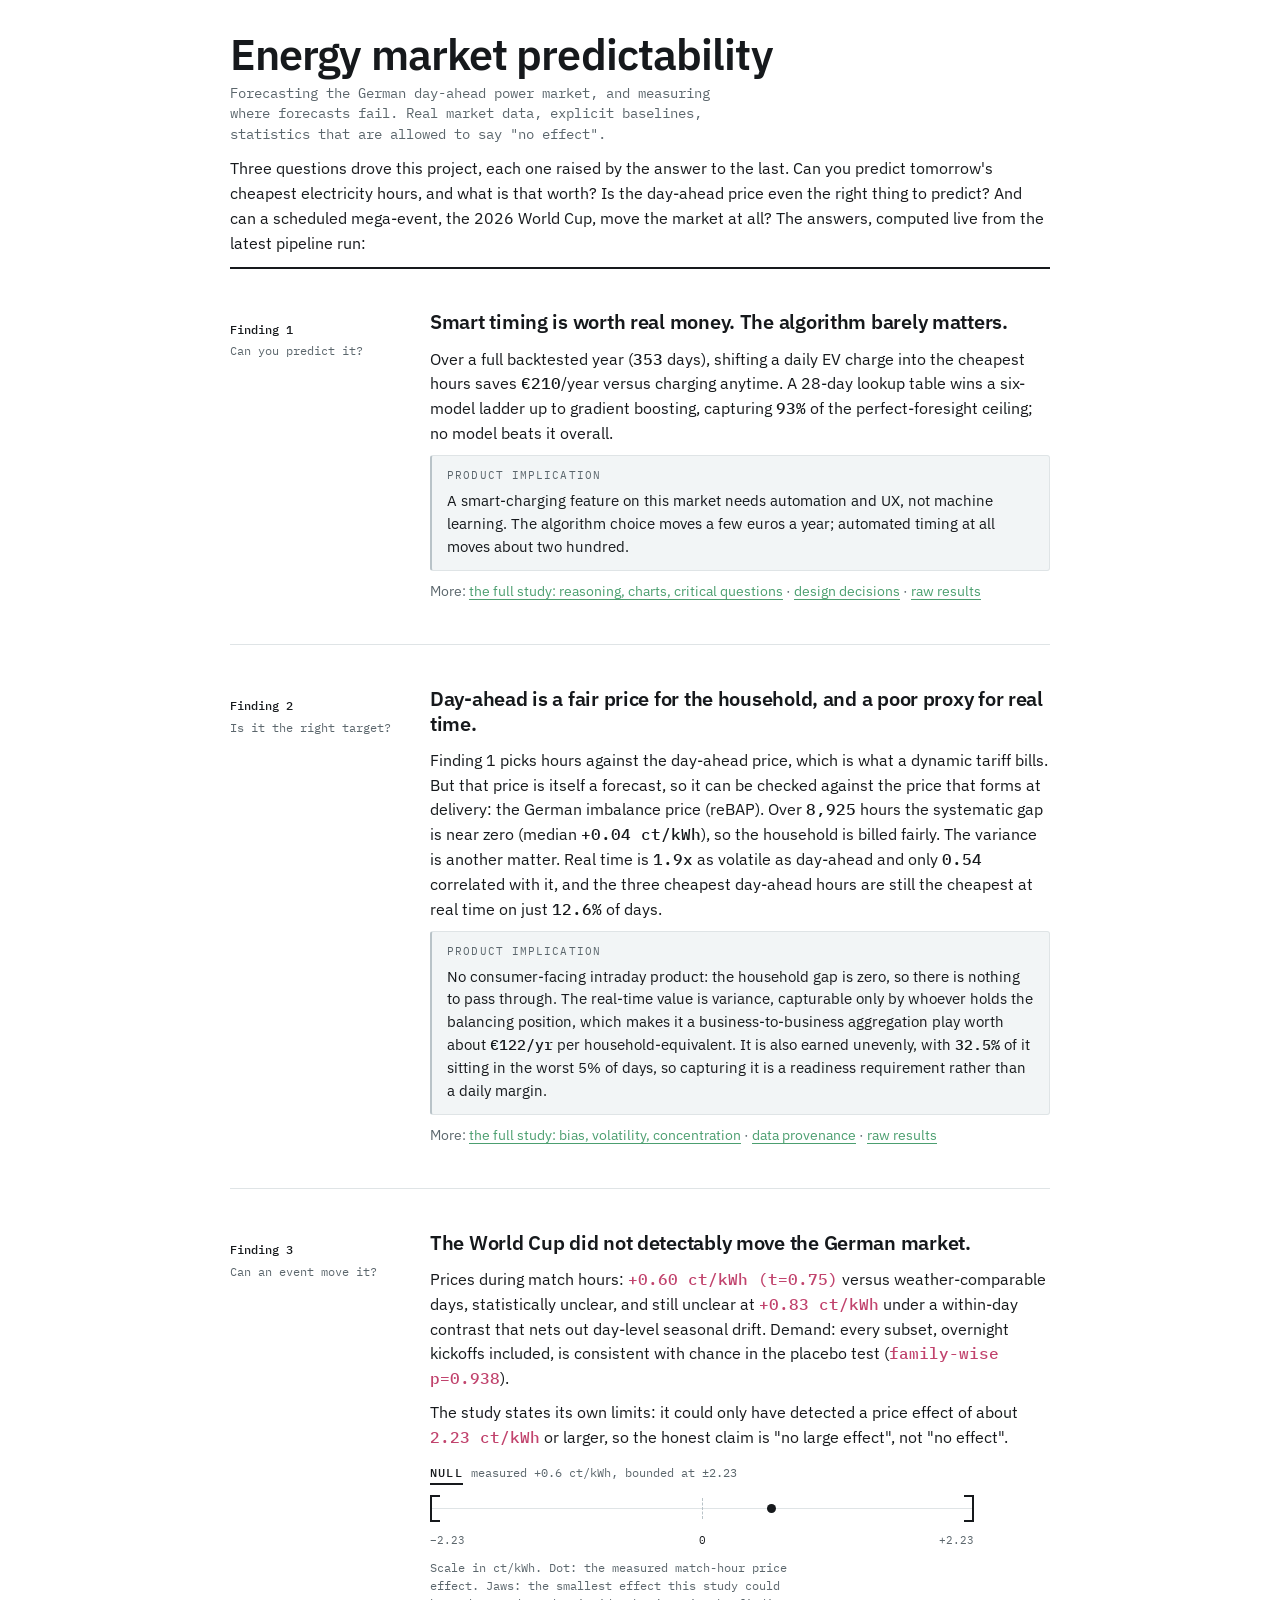
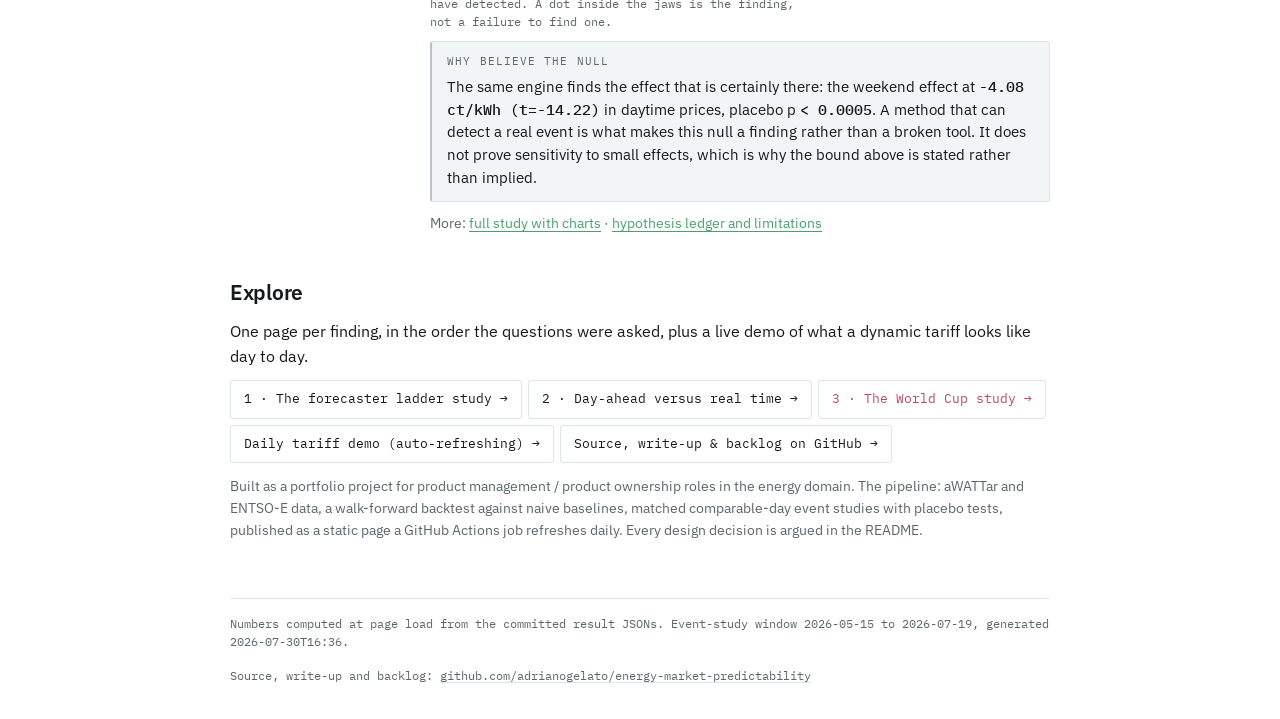
==== commit 24fe8bb9: "Updated html styling. Revised readme.md. Separated design-decisions.md." ====
--- a/index.html
+++ b/index.html
@@ -9,8 +9,9 @@
     Every number on this page is computed live from the committed result
     JSONs (the same files the analyses write), so the page updates itself
     when the pipeline reruns. Only the verdict sentences are hand-written.
-    The detail pages: tariff.html (the daily demo) and worldcup.html (the
-    event study).
+    One page per finding, in the order the questions arose: ladder.html
+    (forecasting), intraday.html (day-ahead vs real time), worldcup.html
+    (event effects), plus tariff.html as the daily demo.
   -->
   <link rel="stylesheet" href="site.css" />
   <script src="bound.js" defer></script>
@@ -21,24 +22,25 @@
      where forecasts fail. Real market data, explicit baselines, statistics
      that are allowed to say "no effect".</p>
 
-  <p>Three questions drove this project: can you predict tomorrow's cheapest
-     electricity hours, what is that prediction worth in euros, and can a
-     scheduled mega-event (the 2026 World Cup) move the market? The answers,
-     computed live from the latest pipeline run:</p>
+  <p>Three questions drove this project, each one raised by the answer to the
+     last. Can you predict tomorrow's cheapest electricity hours, and what is
+     that worth? Is the day-ahead price even the right thing to predict? And can
+     a scheduled mega-event, the 2026 World Cup, move the market at all? The
+     answers, computed live from the latest pipeline run:</p>
 
   <p class="status" id="status">Interim results: the World Cup runs until
      19 July 2026; all event-study numbers will be re-run after the final.</p>
 
-  <div class="finding" id="f1">
+  <div class="finding" id="finding-forecast">
     <p class="finding__eyebrow"><strong>Finding 1</strong>Can you predict it?</p>
     <div class="finding__body">
-      <p class="verdict"><span id="f1-headline">Smart timing is worth real money.
+      <p class="verdict"><span id="ladder-headline">Smart timing is worth real money.
          The algorithm barely matters.</span></p>
-      <p>Over a full backtested year (<span class="num" id="f1-days">…</span> days),
+      <p>Over a full backtested year (<span class="num" id="ladder-days">…</span> days),
          shifting a daily EV charge into the cheapest hours saves
-         <span class="num" id="f1-timing">…</span>/year versus charging anytime.
+         <span class="num" id="ladder-timing">…</span>/year versus charging anytime.
          A 28-day lookup table wins a six-model ladder up to gradient boosting,
-         capturing <span class="num" id="f1-share">…</span> of the
+         capturing <span class="num" id="ladder-share">…</span> of the
          perfect-foresight ceiling; no model beats it overall.</p>
       <p class="implication" data-label="Product implication">A smart-charging
          feature on this market needs automation and UX, not machine learning.
@@ -46,54 +48,85 @@
          moves about two hundred.</p>
       <p class="muted">More:
          <a href="ladder.html">the full study: reasoning, charts, critical questions</a> ·
-         <a href="https://github.com/adrianogelato/energy-market-predictability#the-value-of-complexity-ladder-milestone-10">methodology</a> ·
+         <a href="https://github.com/adrianogelato/energy-market-predictability/blob/main/docs/design-decisions.md">design decisions</a> ·
          <a href="forecast_ladder.json">raw results</a></p>
     </div>
   </div>
 
-  <div class="finding" id="f2">
-    <p class="finding__eyebrow"><strong>Finding 2</strong>Can an event move it?</p>
+  <div class="finding" id="finding-target">
+    <p class="finding__eyebrow"><strong>Finding 2</strong>Is it the right target?</p>
     <div class="finding__body">
-      <p class="verdict"><span id="f2-headline">The World Cup did not detectably
+      <p class="verdict">Day-ahead is a fair price for the household, and a poor
+         proxy for real time.</p>
+      <p>Finding 1 picks hours against the day-ahead price, which is what a
+         dynamic tariff bills. But that price is itself a forecast, so it can be
+         checked against the price that forms at delivery: the German imbalance
+         price (reBAP). Over <span class="num" id="r9-hours">…</span> hours the
+         systematic gap is near zero (median
+         <span class="num" id="r9-spread">…</span>), so the household is billed
+         fairly. The variance is another matter. Real time is
+         <span class="num" id="r9-vol">…</span> as volatile as day-ahead and only
+         <span class="num" id="r9-corr">…</span> correlated with it, and the three
+         cheapest day-ahead hours are still the cheapest at real time on just
+         <span class="num" id="r9-overlap">…</span> of days.</p>
+      <p class="implication" data-label="Product implication">No consumer-facing
+         intraday product: the household gap is zero, so there is nothing to pass
+         through. The real-time value is variance, capturable only by whoever
+         holds the balancing position, which makes it a business-to-business
+         aggregation play worth about <span class="num" id="r9-eur">…</span> per
+         household-equivalent. It is also earned unevenly, with
+         <span class="num" id="r9-tail">…</span> of it sitting in the worst 5% of
+         days, so capturing it is a readiness requirement rather than a daily
+         margin.</p>
+      <p class="muted">More:
+         <a href="intraday.html">the full study: bias, volatility, concentration</a> ·
+         <a href="https://github.com/adrianogelato/energy-market-predictability/blob/main/NOTICE">data provenance</a> ·
+         <a href="intraday_results.json">raw results</a></p>
+    </div>
+  </div>
+
+  <div class="finding" id="finding-event">
+    <p class="finding__eyebrow"><strong>Finding 3</strong>Can an event move it?</p>
+    <div class="finding__body">
+      <p class="verdict"><span id="wc-headline">The World Cup did not detectably
          move the German market.</span></p>
-      <p>Prices during match hours: <span class="num alt" id="f2-price">…</span>
+      <p>Prices during match hours: <span class="num alt" id="wc-price">…</span>
          versus weather-comparable days, statistically unclear, and still unclear
-         at <span class="num alt" id="f2-did">…</span> under a within-day
+         at <span class="num alt" id="wc-did">…</span> under a within-day
          contrast that nets out day-level seasonal drift. Demand: every subset,
          overnight kickoffs included, is consistent with chance in the placebo
-         test (<span class="num alt" id="f2-perm">…</span>).</p>
+         test (<span class="num alt" id="wc-perm">…</span>).</p>
       <p>The study states its own limits: it could only have detected a price
-         effect of about <span class="num alt" id="f2-mde">…</span> or larger, so
+         effect of about <span class="num alt" id="wc-mde">…</span> or larger, so
          the honest claim is "no large effect", not "no effect".</p>
 
       <!-- The bound bar; filled by drawBound() in bound.js from wc_results.json. -->
-      <div class="bound" id="f2-bound" hidden></div>
+      <div class="bound" id="wc-bound" hidden></div>
+
+      <!-- The positive control sits inside this finding rather than beside it.
+           It is evidence that the null above is trustworthy, not a separate
+           claim about the market, and as its own block it competed with the
+           actual results for the reader's attention. -->
+      <p class="implication" data-label="Why believe the null">The same engine
+         finds the effect that is certainly there: the weekend effect at
+         <span class="num" id="instr-weekend">…</span> in daytime prices, placebo
+         p <span class="num" id="instr-p">…</span>. A method that can detect a
+         real event is what makes this null a finding rather than a broken tool.
+         It does not prove sensitivity to small effects, which is why the bound
+         above is stated rather than implied.</p>
       <p class="muted">More:
          <a href="worldcup.html">full study with charts</a> ·
-         <a href="https://github.com/adrianogelato/energy-market-predictability#the-world-cup-price-study-milestone-4">price-test methodology</a> ·
-         <a href="https://github.com/adrianogelato/energy-market-predictability#the-forecast-error-study-milestone-7">demand-test methodology</a></p>
+         <a href="https://github.com/adrianogelato/energy-market-predictability/blob/main/ROADMAP.md">hypothesis ledger and limitations</a></p>
     </div>
   </div>
 
-  <div class="finding" id="f3">
-    <p class="finding__eyebrow"><strong>Finding 3</strong>Does the instrument work?</p>
-    <div class="finding__body">
-      <p class="verdict">The engine finds the effect that is certainly there.</p>
-      <p>The same engine detects the weekend effect at
-         <span class="num" id="f3-weekend">…</span> in daytime prices
-         (placebo p <span class="num" id="f3-p">…</span>). A method that can find
-         a real event is what makes the World Cup null a finding rather than a
-         broken tool.</p>
-      <p class="muted">More:
-         <a href="https://github.com/adrianogelato/energy-market-predictability#the-generic-event-study-milestone-9">event-study engine</a> ·
-         <a href="https://github.com/adrianogelato/energy-market-predictability#what-a-weather-comparable-day-means-matchingpy">what "weather-comparable" means</a></p>
-    </div>
-  </div>
-
   <h2>Explore</h2>
+  <p>One page per finding, in the order the questions were asked, plus a live
+     demo of what a dynamic tariff looks like day to day.</p>
   <p class="links">
-    <a href="ladder.html">The forecaster ladder study &rarr;</a>
-    <a class="alt" href="worldcup.html">The World Cup study &rarr;</a>
+    <a href="ladder.html">1 &middot; The forecaster ladder study &rarr;</a>
+    <a href="intraday.html">2 &middot; Day-ahead versus real time &rarr;</a>
+    <a class="alt" href="worldcup.html">3 &middot; The World Cup study &rarr;</a>
     <a href="tariff.html">Daily tariff demo (auto-refreshing) &rarr;</a>
     <a href="https://github.com/adrianogelato/energy-market-predictability">
       Source, write-up &amp; backlog on GitHub &rarr;</a>
@@ -118,39 +151,59 @@
     const eur = n => '€' + Math.round(Math.abs(n));
     const sign = n => (n > 0 ? '+' : n < 0 ? '−' : '±');
 
-    // Finding 1: the full-year value-of-complexity ladder (milestone 10)
+    // Finding 1: the full-year value-of-complexity ladder (M5/M8/M10)
     get('forecast_ladder.json').then(l => {
       const o = l.overall, clim = o.rungs.climatology;
-      set('f1-days', o.n_days);
-      set('f1-timing', eur(clim.eur_yr_saved_vs_anytime));
+      set('ladder-days', o.n_days);
+      set('ladder-timing', eur(clim.eur_yr_saved_vs_anytime));
       const share = (o.all_day_cost - clim.avg_cost_ct) /
                     (o.all_day_cost - o.perfect_cost);
-      set('f1-share', Math.round(100 * share) + '%');
+      set('ladder-share', Math.round(100 * share) + '%');
       // keep the hand-written claim honest if a rerun changes the winner
       const best = l.ladder_order.reduce((a, b) =>
         o.rungs[a].regret_ct <= o.rungs[b].regret_ct ? a : b);
       if (best !== 'climatology' || l.mode !== 'full-year') {
-        set('f1-share', share > 0 ? Math.round(100 * share) + '%' : '…');
-        set('f1-headline',
+        set('ladder-share', share > 0 ? Math.round(100 * share) + '%' : '…');
+        set('ladder-headline',
           'Smart timing is worth real money; see the ladder results for the model verdict.');
       }
-    }).catch(() => set('f1-timing', '(run year_fetch.py + forecast_ladder.py)'));
-
-    // Finding 2: the World Cup studies
+    }).catch(() => set('ladder-timing', '(run year_fetch.py + forecast_ladder.py)'));
+
+    // Finding 2: day-ahead versus real time (R9). Every figure here is read from
+    // the same committed JSON intraday.html renders, so the two cannot disagree.
+    get('intraday_results.json').then(d => {
+      const o = d.overall, r = d.rank_stability;
+      set('r9-hours', d.hours.toLocaleString('en-US'));
+      set('r9-spread', sign(o.spread.median) +
+        Math.abs(o.spread.median).toFixed(2) + ' ct/kWh');
+      set('r9-vol', o.vol_ratio_imb.toFixed(1) + 'x');
+      set('r9-corr', o.corr_da_imb.toFixed(2));
+      set('r9-overlap', r.pct_full_overlap + '%');
+      // The annual figure is a sum over days, so it takes the mean; the tail
+      // share is what stops that mean reading as a steady daily margin.
+      set('r9-eur', eur(r.settlement_regret_eur_per_yr) + '/yr');
+      // One decimal, not rounded: JS rounds 32.5 up and Python rounds it down,
+      // so rounding here made the index and the README disagree on the same
+      // JSON field. Print the stored value and the question cannot arise.
+      if (r.regret_share_from_top_5pct_days !== null)
+        set('r9-tail', r.regret_share_from_top_5pct_days + '%');
+    }).catch(() => set('r9-spread', '(run intraday_fetch.py + intraday_analysis.py)'));
+
+    // Finding 3: the World Cup studies
     Promise.all([
       get('wc_results.json'),
       get('wc_permutation_results.json').catch(() => null),
     ]).then(([wc, perm]) => {
       const e = wc.effect;
-      set('f2-price', sign(e.mean_delta_ct_per_kwh) +
+      set('wc-price', sign(e.mean_delta_ct_per_kwh) +
         Math.abs(e.mean_delta_ct_per_kwh).toFixed(2) + ' ct/kWh (t=' + e.t_stat + ')');
       if (wc.robustness_within_day) {
         const d = wc.robustness_within_day.mean_delta_ct;
-        set('f2-did', sign(d) + Math.abs(d).toFixed(2) + ' ct/kWh');
+        set('wc-did', sign(d) + Math.abs(d).toFixed(2) + ' ct/kWh');
       }
       if (e.mde_ct_80pct_power) {
-        set('f2-mde', e.mde_ct_80pct_power + ' ct/kWh');
-        drawBound('f2-bound', {
+        set('wc-mde', e.mde_ct_80pct_power + ' ct/kWh');
+        drawBound('wc-bound', {
           effect: e.mean_delta_ct_per_kwh,
           bound: e.mde_ct_80pct_power,
           unit: 'ct/kWh',
@@ -159,20 +212,20 @@
             'A dot inside the jaws is the finding, not a failure to find one.',
         });
       }
-      if (perm && perm.family_wise) set('f2-perm', 'family-wise p=' + perm.family_wise.p_value);
+      if (perm && perm.family_wise) set('wc-perm', 'family-wise p=' + perm.family_wise.p_value);
       // Let the data overrule the hand-written headline if a rerun changes it.
       const clear = Math.abs(e.t_stat || 0) >= 2 &&
                     perm && perm.family_wise && perm.family_wise.p_value < 0.05;
-      if (clear) set('f2-headline',
+      if (clear) set('wc-headline',
         'The World Cup measurably moved the German market (see the full study).');
-    }).catch(() => set('f2-price', '(run the pipeline)'));
-
-    // Finding 3: the weekend positive control
+    }).catch(() => set('wc-price', '(run the pipeline)'));
+
+    // The weekend positive control, shown inside finding 3 as its warrant.
     get('event_study_results.json').then(es => {
       const w = es.studies.find(s => s.name === 'weekend_vs_weekday');
-      set('f3-weekend', w.mean_delta_ct.toFixed(2) + ' ct/kWh (t=' + w.t_stat + ')');
-      set('f3-p', w.permutation_p_str || w.permutation_p);
-    }).catch(() => set('f3-weekend', '(run the pipeline)'));
+      set('instr-weekend', w.mean_delta_ct.toFixed(2) + ' ct/kWh (t=' + w.t_stat + ')');
+      set('instr-p', w.permutation_p_str || w.permutation_p);
+    }).catch(() => set('instr-weekend', '(run the pipeline)'));
 
     // Footer freshness. Also: the tournament ended 19 July 2026, so once the
     // event-study window reaches that date the interim notice hides itself.
--- a/site.css
+++ b/site.css
@@ -303,15 +303,32 @@
   .finding__eyebrow strong { display: inline; margin-right: .4rem; }
 }
 
-/* --- repo link, on every page ----------------------------------------- */
-
-.repo {
+/* --- the two utility nav rows ----------------------------------------- */
+/* .pagenav sits above the h1 (sibling pages), .repo below the footer (the
+   source). Same job, so one rule: mono and muted, because neither should
+   compete with the headline or the findings. Without this the pagenav links
+   inherit the green `a` colour and four of them stack up louder than the h1
+   they sit above. */
+
+.pagenav, .repo {
   font-family: var(--mono);
   font-size: .78rem;
-  margin: .9rem 0 0;
-}
-.repo a { color: var(--muted); }
-.repo a:hover { color: var(--ink); }
+  line-height: 1.7;
+  color: var(--muted);
+}
+.pagenav { margin: 0 0 1.4rem; }
+.repo { margin: .9rem 0 0; }
+
+.pagenav a, .repo a {
+  color: var(--muted);
+  text-decoration-color: var(--line);
+}
+/* Specificity note: (0,1,1) here deliberately outranks intraday.html's own
+   `a { color: var(--imb) }`, so the nav row stays quiet on every page. */
+.pagenav a:hover, .repo a:hover {
+  color: var(--ink);
+  text-decoration-color: currentColor;
+}
 
 .links { display: flex; flex-wrap: wrap; gap: .4rem; }
 .links a {
